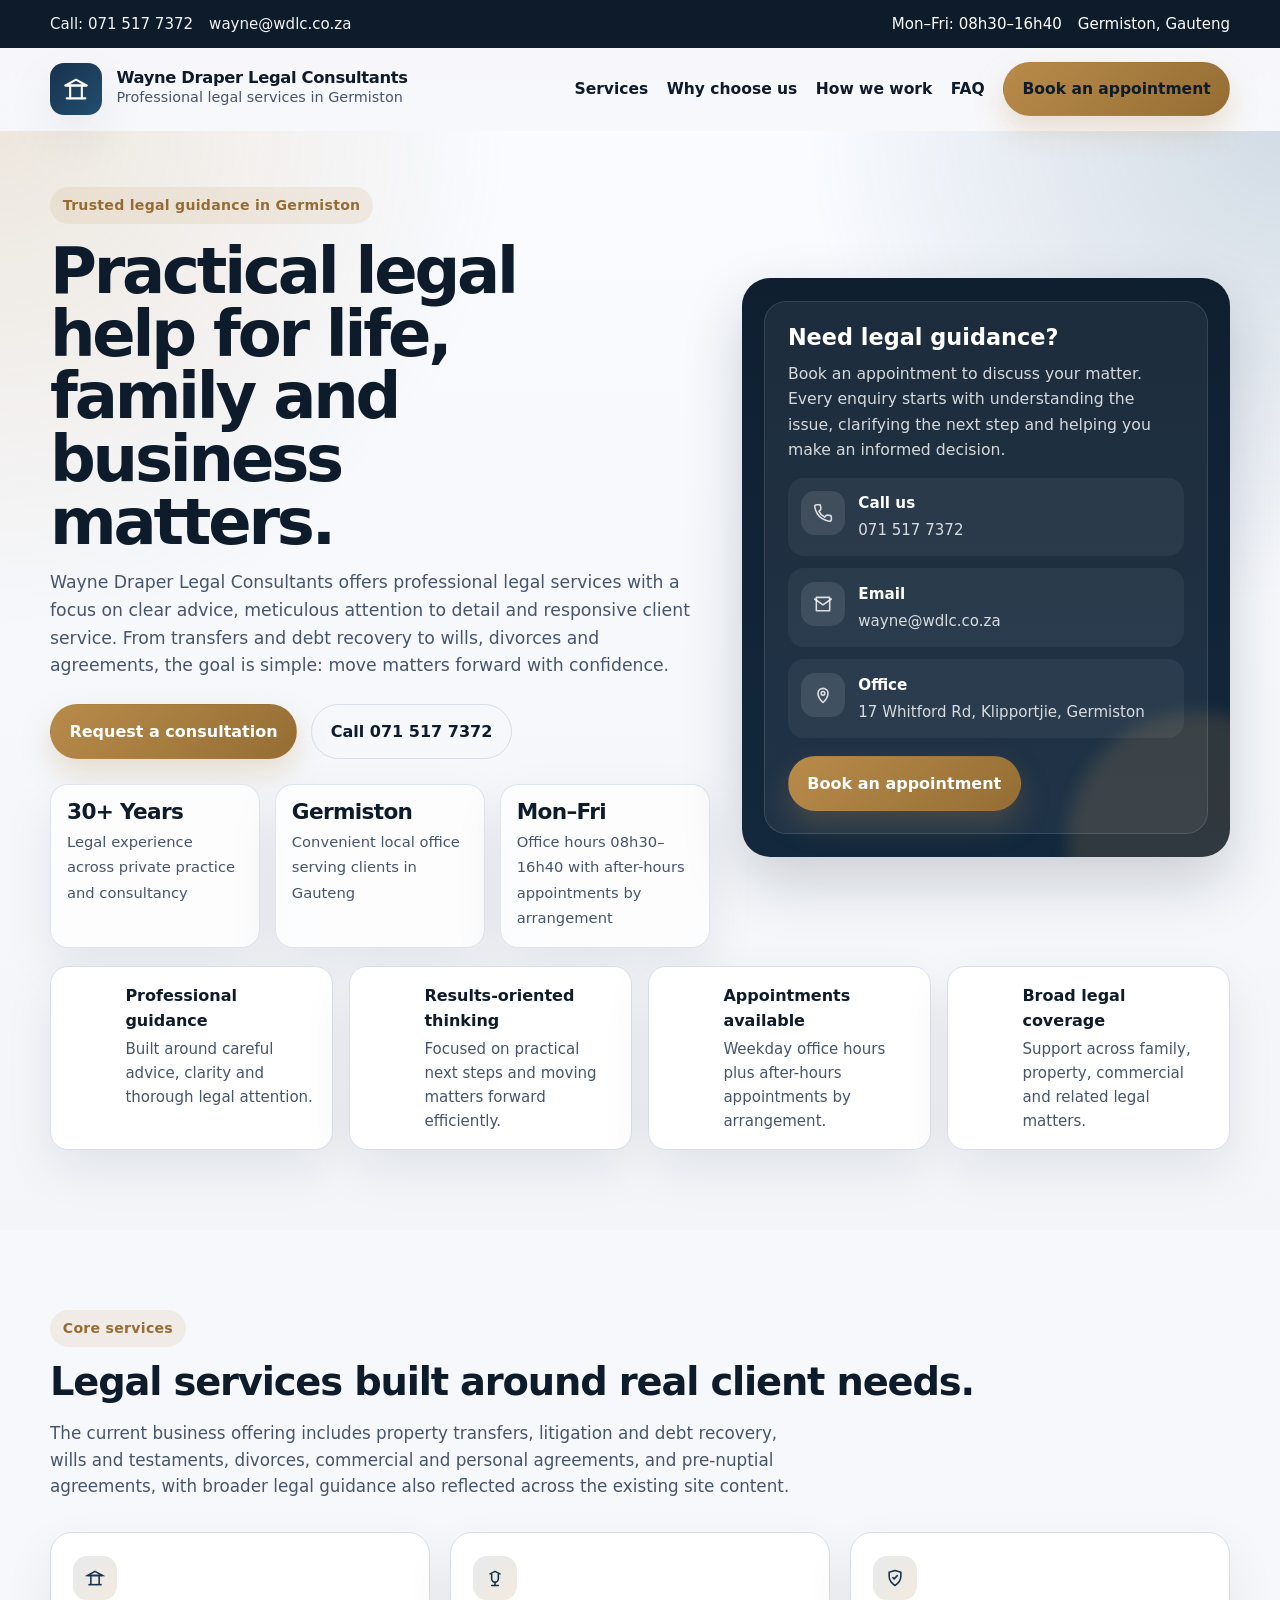
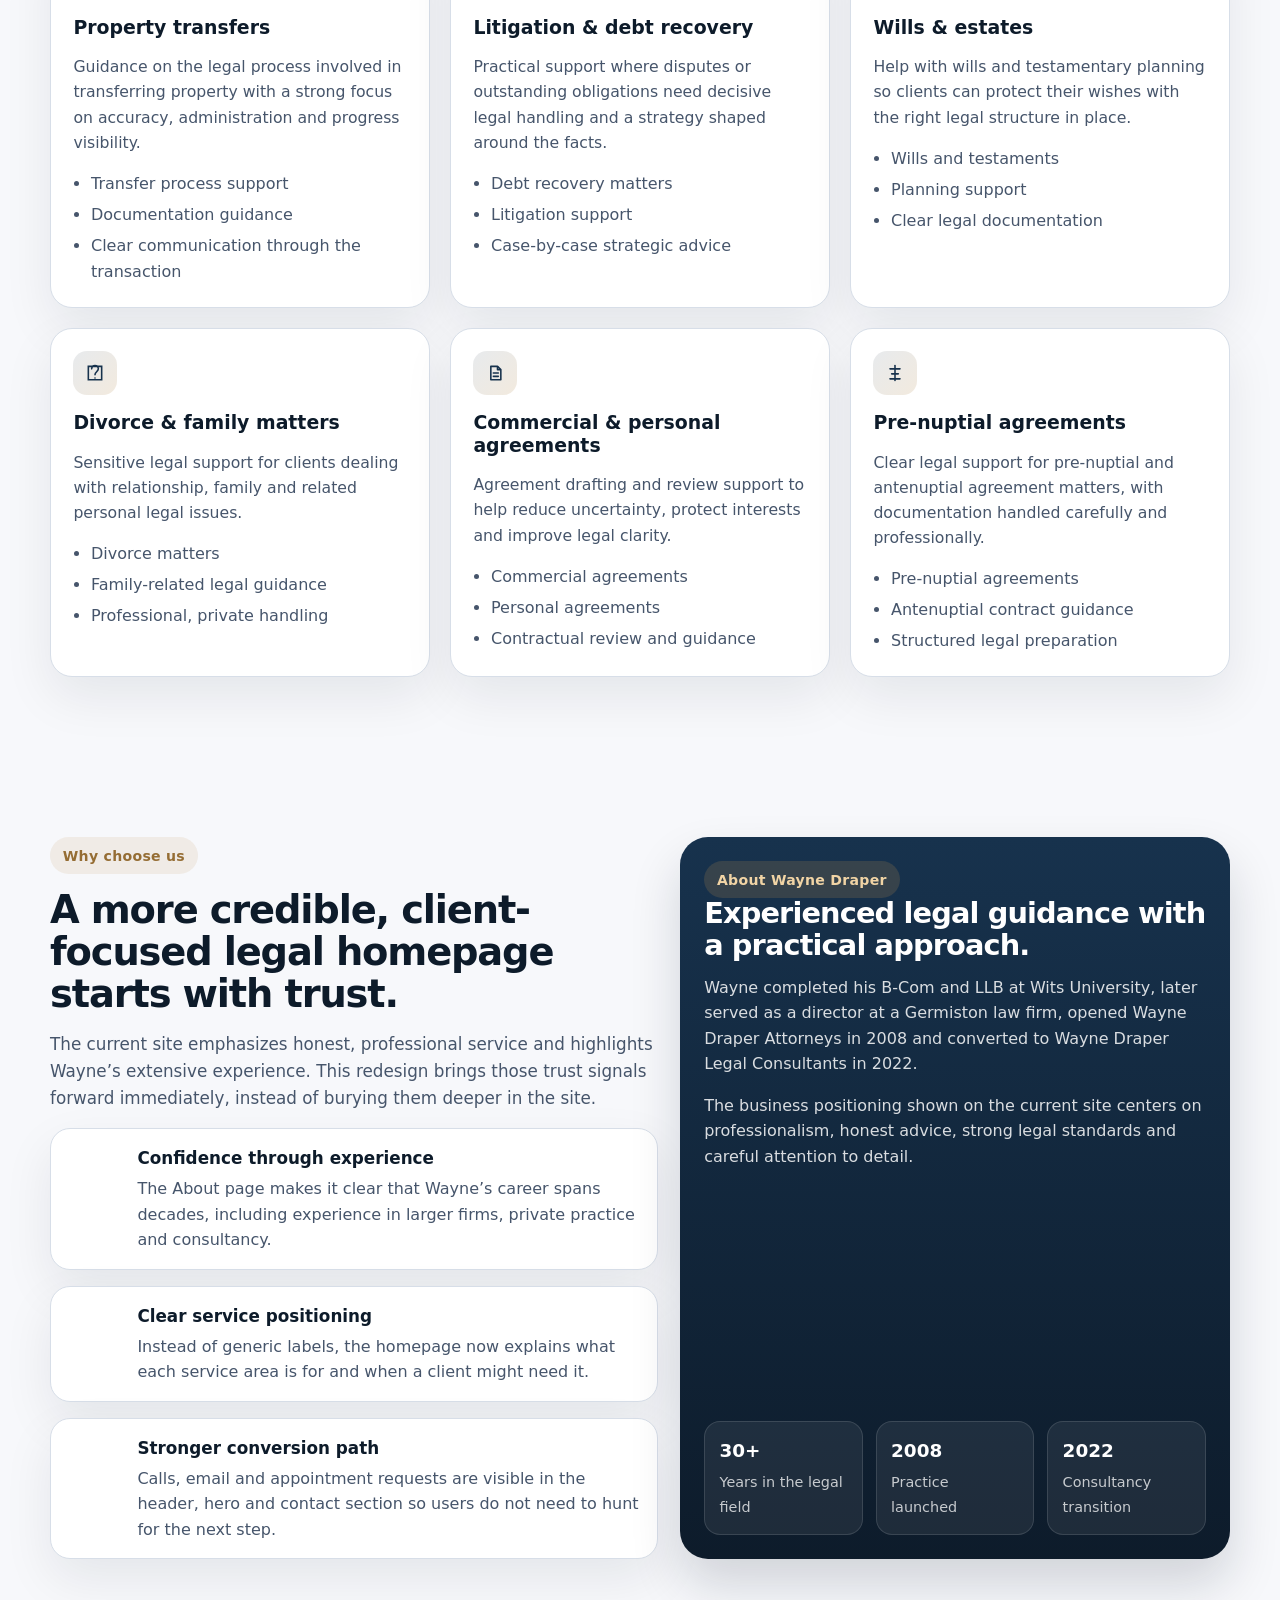
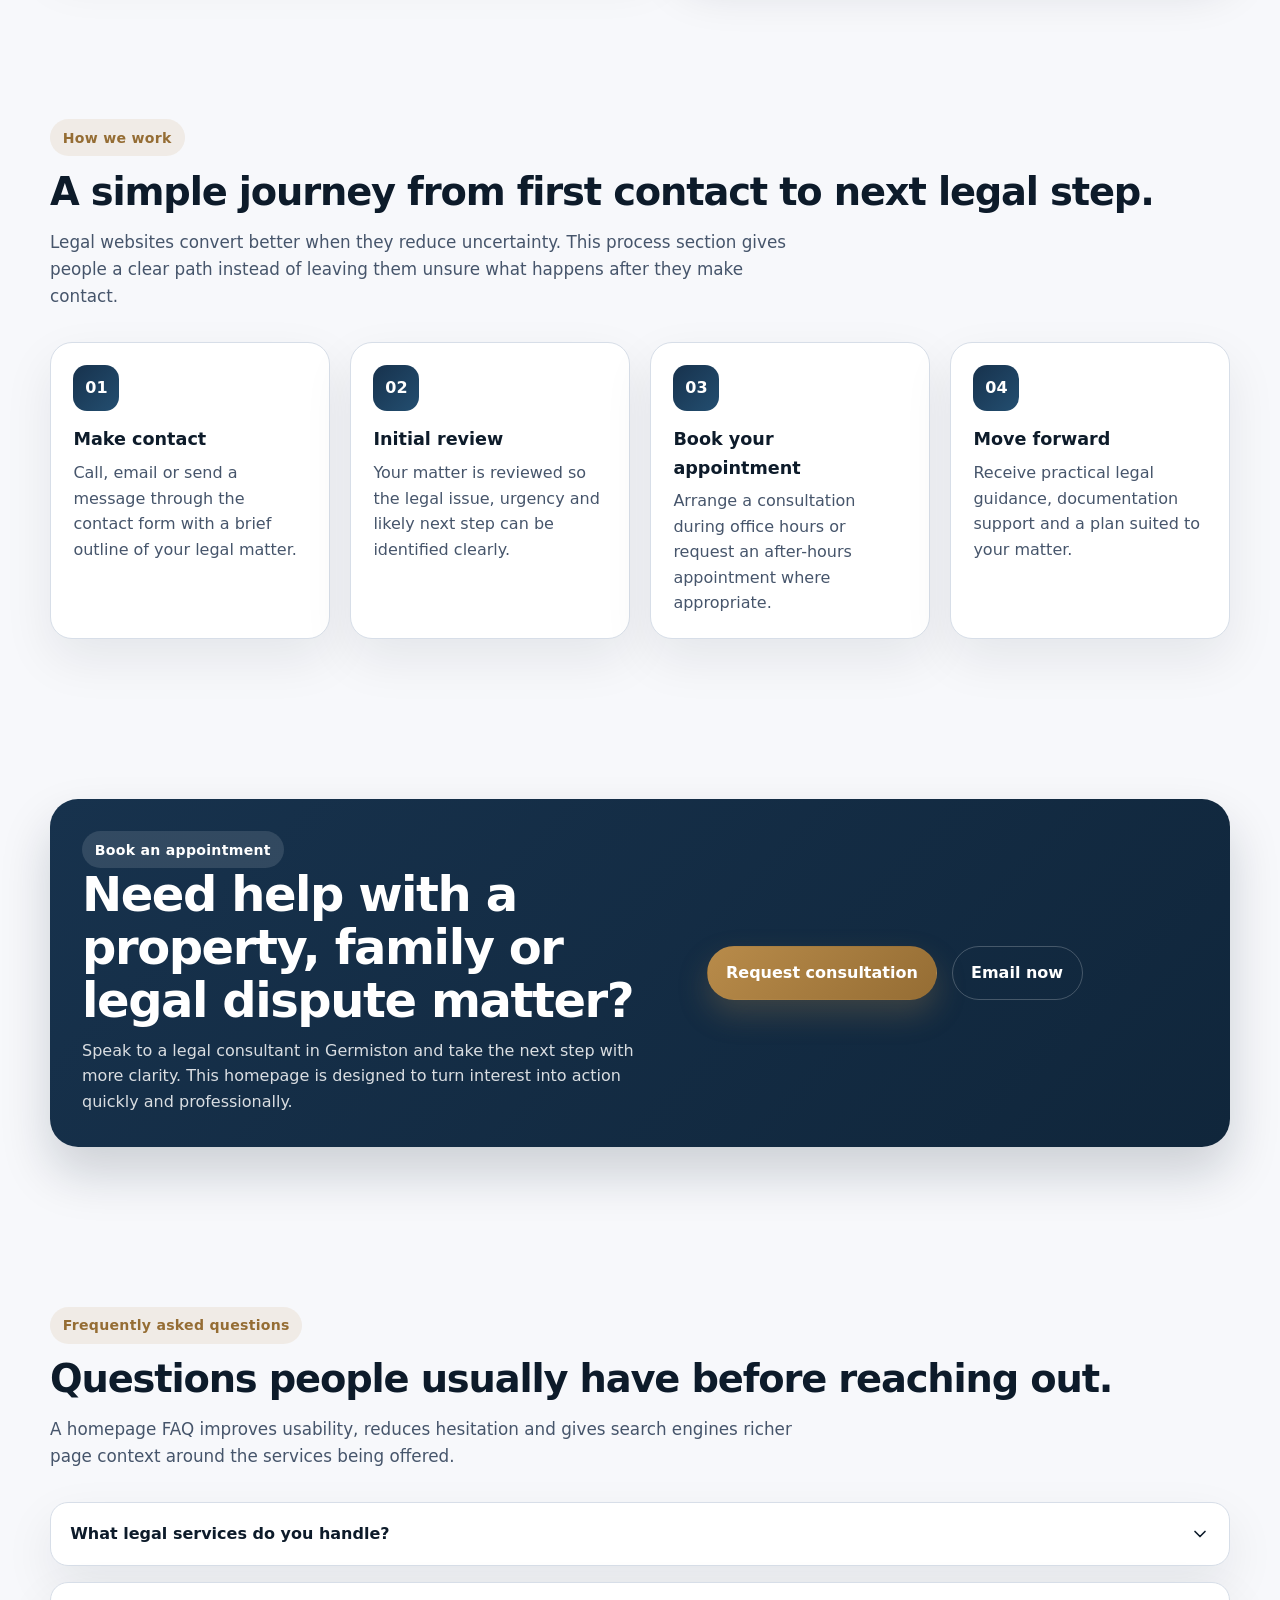
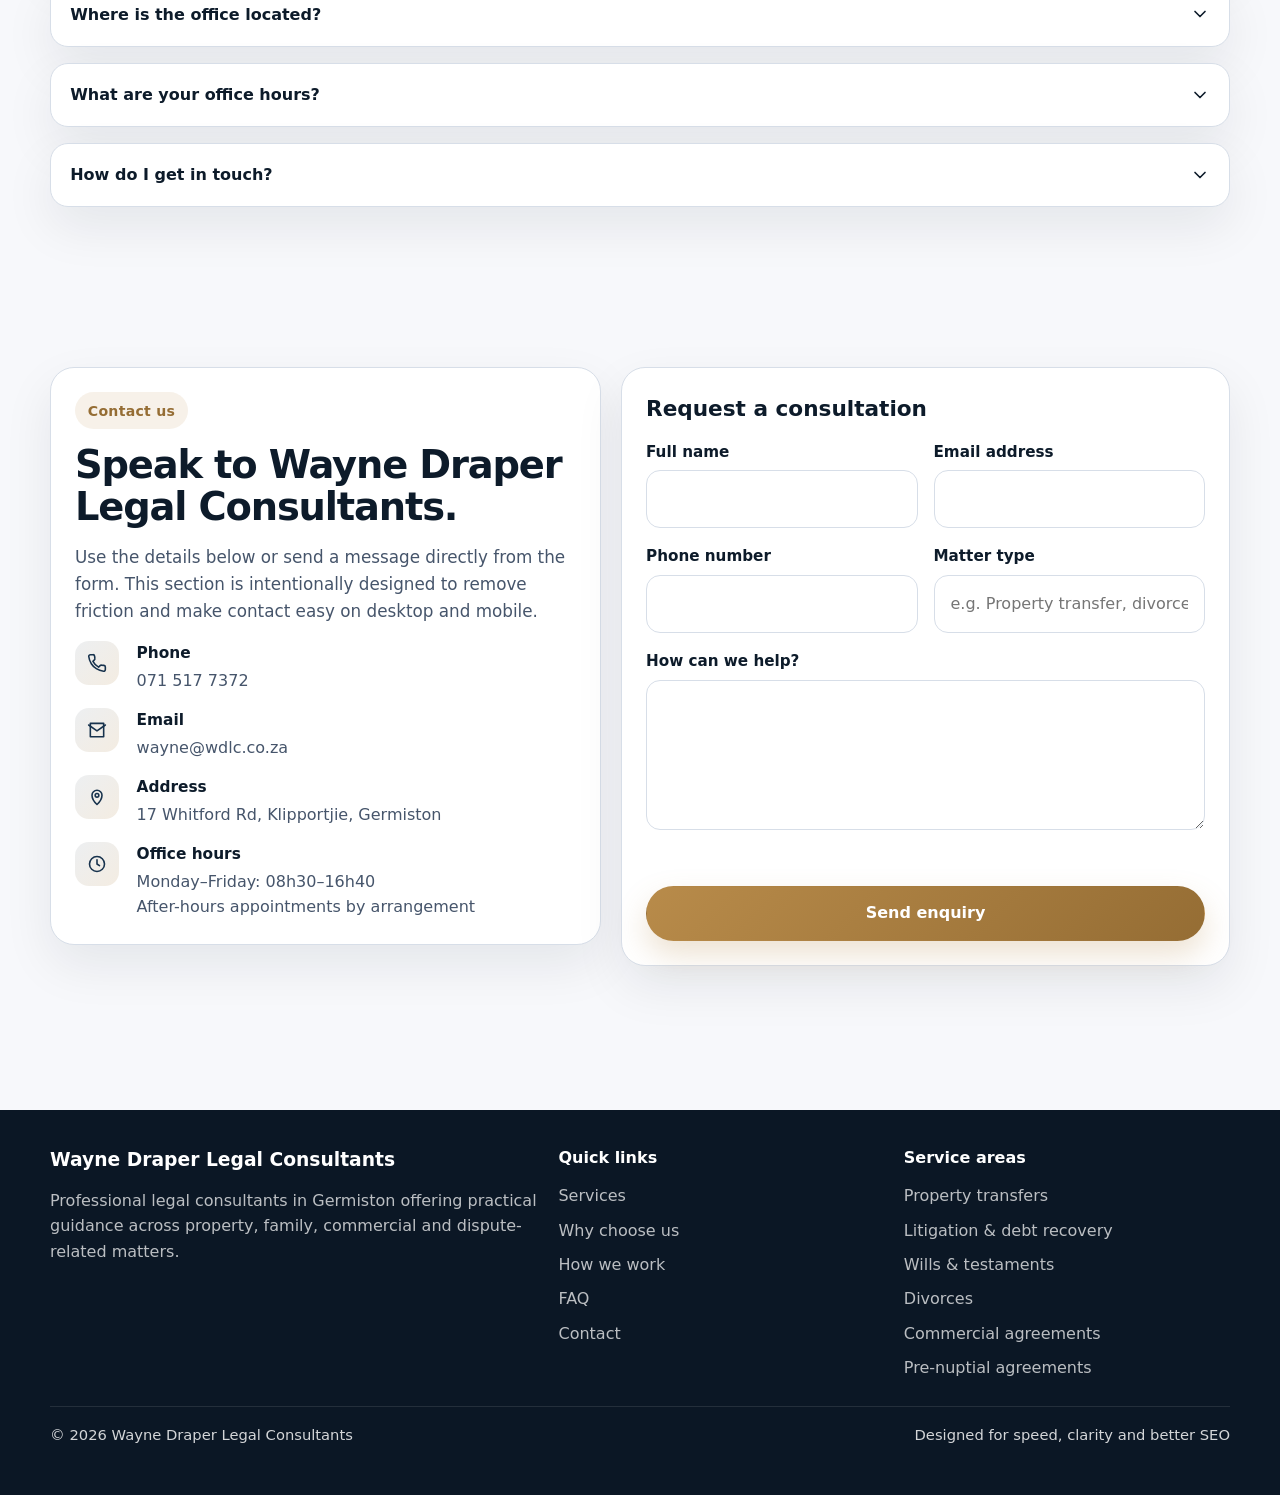
==== index.html @ a95c9245 "Create index.html" ====
<!DOCTYPE html>
<html lang="en-ZA">
<head>
  <meta charset="UTF-8" />
  <meta name="viewport" content="width=device-width, initial-scale=1" />
  <title>Wayne Draper Legal Consultants | Legal Services in Germiston</title>
  <meta
    name="description"
    content="Professional legal consultants in Germiston offering property transfers, litigation, debt recovery, wills, divorces, agreements and legal guidance backed by 30+ years of experience."
  />
  <meta
    name="keywords"
    content="lawyer Germiston, legal consultant Germiston, property transfer attorney Germiston, divorce lawyer Germiston, wills and testaments Germiston, debt recovery Germiston"
  />
  <meta name="author" content="Wayne Draper Legal Consultants" />
  <meta name="theme-color" content="#0d1b2a" />
  <meta name="robots" content="index,follow" />
  <link rel="canonical" href="https://www.wdlc.co.za/" />

  <meta property="og:type" content="website" />
  <meta property="og:title" content="Wayne Draper Legal Consultants | Legal Services in Germiston" />
  <meta
    property="og:description"
    content="Trusted legal consultants in Germiston for property transfers, litigation, wills, divorces and commercial agreements."
  />
  <meta property="og:url" content="https://www.wdlc.co.za/" />
  <meta property="og:site_name" content="Wayne Draper Legal Consultants" />

  <style>
    :root {
      --bg: #f7f8fb;
      --surface: #ffffff;
      --surface-2: #eef2f7;
      --ink: #0d1b2a;
      --ink-soft: #46556b;
      --line: #d7dee8;
      --brand: #17324d;
      --brand-2: #234e70;
      --accent: #b88b4a;
      --accent-dark: #956d34;
      --success: #1e7a4d;
      --danger: #b42318;
      --shadow: 0 20px 50px rgba(13, 27, 42, 0.08);
      --radius-lg: 24px;
      --radius-md: 16px;
      --radius-sm: 12px;
      --max: 1180px;
    }

    * {
      box-sizing: border-box;
    }

    html {
      scroll-behavior: smooth;
    }

    body {
      margin: 0;
      font-family: Inter, ui-sans-serif, system-ui, -apple-system, BlinkMacSystemFont, "Segoe UI", Roboto, Arial, sans-serif;
      color: var(--ink);
      background: var(--bg);
      line-height: 1.6;
      text-rendering: optimizeLegibility;
    }

    img {
      max-width: 100%;
      display: block;
    }

    a {
      color: inherit;
      text-decoration: none;
    }

    button,
    input,
    textarea {
      font: inherit;
    }

    .container {
      width: min(100% - 2rem, var(--max));
      margin-inline: auto;
    }

    .section {
      padding: 5rem 0;
    }

    .eyebrow {
      display: inline-flex;
      align-items: center;
      gap: 0.5rem;
      border-radius: 999px;
      padding: 0.45rem 0.8rem;
      background: rgba(184, 139, 74, 0.12);
      color: var(--accent-dark);
      font-weight: 700;
      font-size: 0.88rem;
      letter-spacing: 0.02em;
    }

    .section h2 {
      margin: 0.9rem 0 1rem;
      font-size: clamp(1.9rem, 3vw, 3rem);
      line-height: 1.1;
      letter-spacing: -0.03em;
    }

    .section-intro {
      max-width: 760px;
      color: var(--ink-soft);
      margin: 0;
      font-size: 1.05rem;
    }

    .skip-link {
      position: absolute;
      left: -9999px;
      top: 0;
      background: #fff;
      color: #000;
      padding: 0.75rem 1rem;
      z-index: 9999;
    }

    .skip-link:focus {
      left: 1rem;
      top: 1rem;
      border-radius: 0.5rem;
      box-shadow: var(--shadow);
    }

    .topbar {
      background: var(--ink);
      color: #fff;
      font-size: 0.94rem;
    }

    .topbar-inner {
      display: flex;
      gap: 1rem;
      justify-content: space-between;
      align-items: center;
      min-height: 48px;
      flex-wrap: wrap;
      padding: 0.6rem 0;
    }

    .topbar-links,
    .topbar-meta {
      display: flex;
      gap: 1rem;
      align-items: center;
      flex-wrap: wrap;
    }

    .topbar a {
      color: #fff;
      opacity: 0.95;
    }

    .site-header {
      position: sticky;
      top: 0;
      z-index: 1000;
      background: rgba(247, 248, 251, 0.88);
      backdrop-filter: blur(16px);
      border-bottom: 1px solid transparent;
      transition: box-shadow 0.25s ease, border-color 0.25s ease, background 0.25s ease;
    }

    .site-header.is-scrolled {
      border-color: rgba(215, 222, 232, 0.9);
      box-shadow: 0 10px 30px rgba(13, 27, 42, 0.06);
      background: rgba(255, 255, 255, 0.92);
    }

    .nav {
      display: flex;
      align-items: center;
      justify-content: space-between;
      min-height: 82px;
      gap: 1rem;
    }

    .brand {
      display: flex;
      align-items: center;
      gap: 0.9rem;
      min-width: 0;
    }

    .brand-mark {
      width: 52px;
      height: 52px;
      border-radius: 14px;
      background: linear-gradient(135deg, var(--brand), var(--brand-2));
      color: #fff;
      display: grid;
      place-items: center;
      flex: 0 0 auto;
      box-shadow: var(--shadow);
    }

    .brand-mark svg {
      width: 28px;
      height: 28px;
    }

    .brand-text {
      min-width: 0;
    }

    .brand-name {
      display: block;
      font-weight: 800;
      line-height: 1.05;
      letter-spacing: -0.02em;
      font-size: 1.02rem;
    }

    .brand-subtitle {
      display: block;
      color: var(--ink-soft);
      font-size: 0.9rem;
    }

    .nav-toggle {
      display: none;
      border: 0;
      background: var(--surface);
      border-radius: 12px;
      width: 46px;
      height: 46px;
      padding: 0;
      cursor: pointer;
      box-shadow: var(--shadow);
    }

    .nav-toggle svg {
      width: 22px;
      height: 22px;
    }

    .nav-links {
      display: flex;
      align-items: center;
      gap: 1.15rem;
      list-style: none;
      margin: 0;
      padding: 0;
    }

    .nav-links a {
      color: var(--ink);
      font-weight: 600;
      font-size: 0.97rem;
    }

    .nav-links a:hover,
    .nav-links a:focus-visible {
      color: var(--brand-2);
    }

    .button {
      display: inline-flex;
      align-items: center;
      justify-content: center;
      gap: 0.6rem;
      min-height: 48px;
      padding: 0.85rem 1.15rem;
      border-radius: 999px;
      font-weight: 700;
      border: 1px solid transparent;
      transition: transform 0.2s ease, background 0.2s ease, border-color 0.2s ease, color 0.2s ease;
      cursor: pointer;
      text-align: center;
    }

    .button:hover,
    .button:focus-visible {
      transform: translateY(-1px);
    }

    .button-primary {
      background: linear-gradient(135deg, var(--accent), var(--accent-dark));
      color: #fff;
      box-shadow: 0 14px 30px rgba(184, 139, 74, 0.25);
    }

    .button-secondary {
      background: transparent;
      border-color: var(--line);
      color: var(--ink);
    }

    .button-dark {
      background: var(--ink);
      color: #fff;
    }

    .hero {
      position: relative;
      overflow: clip;
      padding: 3.5rem 0 5rem;
      background:
        radial-gradient(circle at 0% 0%, rgba(184, 139, 74, 0.18), transparent 30%),
        radial-gradient(circle at 100% 0%, rgba(35, 78, 112, 0.18), transparent 28%),
        linear-gradient(180deg, #f9fbff 0%, #f3f5f9 100%);
    }

    .hero-grid {
      display: grid;
      grid-template-columns: 1.15fr 0.85fr;
      gap: 2rem;
      align-items: center;
    }

    .hero-copy h1 {
      margin: 1rem 0 1rem;
      font-size: clamp(2.2rem, 5vw, 4.5rem);
      line-height: 0.98;
      letter-spacing: -0.05em;
      max-width: 11ch;
    }

    .hero-copy p {
      margin: 0 0 1.5rem;
      color: var(--ink-soft);
      font-size: 1.08rem;
      max-width: 62ch;
    }

    .hero-actions {
      display: flex;
      flex-wrap: wrap;
      gap: 0.9rem;
      margin-bottom: 1.5rem;
    }

    .hero-proof {
      display: grid;
      grid-template-columns: repeat(3, minmax(0, 1fr));
      gap: 0.9rem;
      margin-top: 1.6rem;
    }

    .proof-card {
      background: rgba(255, 255, 255, 0.75);
      backdrop-filter: blur(10px);
      border: 1px solid rgba(215, 222, 232, 0.8);
      border-radius: 18px;
      padding: 1rem;
      box-shadow: var(--shadow);
    }

    .proof-card strong {
      display: block;
      font-size: 1.35rem;
      line-height: 1;
      margin-bottom: 0.35rem;
      letter-spacing: -0.03em;
    }

    .proof-card span {
      color: var(--ink-soft);
      font-size: 0.92rem;
    }

    .hero-panel {
      background: linear-gradient(180deg, #0f1f30 0%, #13283d 100%);
      color: #fff;
      border-radius: 28px;
      padding: 1.4rem;
      box-shadow: 0 25px 60px rgba(13, 27, 42, 0.18);
      position: relative;
      isolation: isolate;
      overflow: hidden;
    }

    .hero-panel::before {
      content: "";
      position: absolute;
      inset: auto -20% -20% auto;
      width: 260px;
      height: 260px;
      border-radius: 50%;
      background: rgba(184, 139, 74, 0.18);
      filter: blur(8px);
      z-index: -1;
    }

    .consult-card {
      background: rgba(255, 255, 255, 0.06);
      border: 1px solid rgba(255, 255, 255, 0.12);
      border-radius: 22px;
      padding: 1.4rem;
    }

    .consult-card h2 {
      font-size: 1.4rem;
      margin: 0 0 0.65rem;
      line-height: 1.2;
    }

    .consult-card p {
      margin: 0 0 1rem;
      color: rgba(255, 255, 255, 0.82);
      font-size: 0.98rem;
    }

    .contact-list {
      display: grid;
      gap: 0.75rem;
      margin: 1rem 0 1.15rem;
    }

    .contact-item {
      display: grid;
      grid-template-columns: 44px 1fr;
      gap: 0.8rem;
      align-items: start;
      padding: 0.85rem;
      border-radius: 16px;
      background: rgba(255, 255, 255, 0.05);
    }

    .icon-box {
      width: 44px;
      height: 44px;
      border-radius: 14px;
      display: grid;
      place-items: center;
      background: rgba(255, 255, 255, 0.1);
      color: #fff;
      flex: 0 0 auto;
    }

    .icon-box svg {
      width: 20px;
      height: 20px;
    }

    .contact-item strong {
      display: block;
      margin-bottom: 0.1rem;
      font-size: 0.95rem;
    }

    .contact-item span,
    .contact-item a {
      color: rgba(255, 255, 255, 0.82);
      font-size: 0.94rem;
      word-break: break-word;
    }

    .trust-strip {
      padding: 1.1rem 0 0;
    }

    .trust-grid {
      display: grid;
      grid-template-columns: repeat(4, minmax(0, 1fr));
      gap: 1rem;
    }

    .trust-item {
      background: var(--surface);
      border: 1px solid var(--line);
      border-radius: 18px;
      padding: 1rem 1.1rem;
      display: flex;
      gap: 0.8rem;
      align-items: start;
      box-shadow: var(--shadow);
    }

    .trust-item h3 {
      margin: 0 0 0.2rem;
      font-size: 1rem;
    }

    .trust-item p {
      margin: 0;
      color: var(--ink-soft);
      font-size: 0.94rem;
    }

    .grid-3,
    .grid-2,
    .grid-4 {
      display: grid;
      gap: 1.25rem;
    }

    .grid-4 {
      grid-template-columns: repeat(4, minmax(0, 1fr));
    }

    .grid-3 {
      grid-template-columns: repeat(3, minmax(0, 1fr));
    }

    .grid-2 {
      grid-template-columns: repeat(2, minmax(0, 1fr));
    }

    .card {
      background: var(--surface);
      border: 1px solid var(--line);
      border-radius: 22px;
      padding: 1.4rem;
      box-shadow: var(--shadow);
    }

    .service-card {
      display: flex;
      flex-direction: column;
      gap: 1rem;
      height: 100%;
    }

    .service-card .icon-box {
      background: linear-gradient(135deg, rgba(23, 50, 77, 0.1), rgba(184, 139, 74, 0.18));
      color: var(--brand);
    }

    .service-card h3 {
      margin: 0;
      font-size: 1.18rem;
      line-height: 1.2;
    }

    .service-card p {
      margin: 0;
      color: var(--ink-soft);
      font-size: 0.98rem;
    }

    .service-card ul {
      margin: 0;
      padding-left: 1.1rem;
      color: var(--ink-soft);
    }

    .service-card li + li {
      margin-top: 0.35rem;
    }

    .why-wrap {
      display: grid;
      grid-template-columns: 1.05fr 0.95fr;
      gap: 1.4rem;
      align-items: stretch;
    }

    .stack {
      display: grid;
      gap: 1rem;
    }

    .feature {
      display: grid;
      grid-template-columns: 56px 1fr;
      gap: 0.9rem;
      align-items: start;
      background: var(--surface);
      border: 1px solid var(--line);
      border-radius: 20px;
      padding: 1rem;
      box-shadow: var(--shadow);
    }

    .feature h3 {
      margin: 0 0 0.25rem;
      font-size: 1.05rem;
    }

    .feature p {
      margin: 0;
      color: var(--ink-soft);
    }

    .profile-panel {
      background:
        linear-gradient(180deg, rgba(23, 50, 77, 0.98), rgba(13, 27, 42, 0.98)),
        var(--brand);
      color: #fff;
      border-radius: 28px;
      padding: 1.5rem;
      box-shadow: 0 26px 50px rgba(13, 27, 42, 0.16);
      min-height: 100%;
      display: flex;
      flex-direction: column;
      justify-content: space-between;
    }

    .profile-panel h3 {
      font-size: 1.8rem;
      line-height: 1.1;
      margin: 0 0 0.8rem;
      letter-spacing: -0.03em;
    }

    .profile-panel p {
      color: rgba(255, 255, 255, 0.84);
      margin: 0 0 1rem;
    }

    .mini-stats {
      display: grid;
      grid-template-columns: repeat(3, minmax(0, 1fr));
      gap: 0.8rem;
      margin-top: 1rem;
    }

    .mini-stats .cardish {
      background: rgba(255, 255, 255, 0.07);
      border-radius: 16px;
      padding: 0.9rem;
      border: 1px solid rgba(255, 255, 255, 0.12);
    }

    .mini-stats strong {
      display: block;
      font-size: 1.15rem;
      margin-bottom: 0.2rem;
    }

    .mini-stats span {
      font-size: 0.9rem;
      color: rgba(255, 255, 255, 0.75);
    }

    .process-step {
      position: relative;
      overflow: hidden;
    }

    .process-step .step-number {
      width: 46px;
      height: 46px;
      border-radius: 14px;
      display: grid;
      place-items: center;
      background: linear-gradient(135deg, var(--brand), var(--brand-2));
      color: #fff;
      font-weight: 800;
      margin-bottom: 0.9rem;
    }

    .process-step h3 {
      margin: 0 0 0.4rem;
      font-size: 1.1rem;
    }

    .process-step p {
      margin: 0;
      color: var(--ink-soft);
    }

    .cta-band {
      background: linear-gradient(135deg, var(--brand), #10263b);
      color: #fff;
      border-radius: 28px;
      padding: 2rem;
      display: grid;
      grid-template-columns: 1.1fr 0.9fr;
      gap: 1.5rem;
      align-items: center;
      box-shadow: 0 26px 50px rgba(13, 27, 42, 0.18);
    }

    .cta-band h2 {
      margin: 0 0 0.7rem;
      font-size: clamp(1.8rem, 4vw, 3rem);
    }

    .cta-band p {
      margin: 0;
      color: rgba(255, 255, 255, 0.84);
      max-width: 58ch;
    }

    .cta-actions {
      display: flex;
      gap: 0.9rem;
      flex-wrap: wrap;
      justify-content: flex-start;
    }

    .faq-list {
      display: grid;
      gap: 1rem;
    }

    .faq-item {
      background: var(--surface);
      border: 1px solid var(--line);
      border-radius: 18px;
      box-shadow: var(--shadow);
      overflow: hidden;
    }

    .faq-button {
      width: 100%;
      border: 0;
      background: transparent;
      display: flex;
      justify-content: space-between;
      align-items: center;
      gap: 1rem;
      text-align: left;
      padding: 1.15rem 1.2rem;
      cursor: pointer;
      color: var(--ink);
      font-weight: 700;
    }

    .faq-button svg {
      width: 20px;
      height: 20px;
      transition: transform 0.2s ease;
      flex: 0 0 auto;
    }

    .faq-item[open] .faq-button svg {
      transform: rotate(180deg);
    }

    .faq-panel {
      padding: 0 1.2rem 1.2rem;
      color: var(--ink-soft);
    }

    .faq-panel p {
      margin: 0;
    }

    .contact-section-grid {
      display: grid;
      grid-template-columns: 0.95fr 1.05fr;
      gap: 1.25rem;
      align-items: start;
    }

    .contact-card {
      background: var(--surface);
      border: 1px solid var(--line);
      border-radius: 24px;
      padding: 1.5rem;
      box-shadow: var(--shadow);
    }

    .contact-card h3 {
      margin: 0 0 0.8rem;
      font-size: 1.35rem;
    }

    .contact-detail-list {
      display: grid;
      gap: 0.9rem;
      margin: 1rem 0 0;
    }

    .contact-detail {
      display: grid;
      grid-template-columns: 48px 1fr;
      gap: 0.85rem;
      align-items: start;
    }

    .contact-detail .icon-box {
      background: linear-gradient(135deg, rgba(23, 50, 77, 0.08), rgba(184, 139, 74, 0.16));
      color: var(--brand);
    }

    .contact-detail strong {
      display: block;
      margin-bottom: 0.15rem;
      font-size: 0.96rem;
    }

    .contact-detail p,
    .contact-detail a {
      margin: 0;
      color: var(--ink-soft);
    }

    .contact-form {
      display: grid;
      gap: 1rem;
    }

    .field-row {
      display: grid;
      grid-template-columns: repeat(2, minmax(0, 1fr));
      gap: 1rem;
    }

    .field {
      display: grid;
      gap: 0.4rem;
    }

    .field label {
      font-weight: 700;
      font-size: 0.95rem;
    }

    .field input,
    .field textarea {
      width: 100%;
      border: 1px solid var(--line);
      border-radius: 14px;
      background: #fff;
      color: var(--ink);
      padding: 0.95rem 1rem;
      outline: none;
      transition: border-color 0.2s ease, box-shadow 0.2s ease;
    }

    .field textarea {
      min-height: 150px;
      resize: vertical;
    }

    .field input:focus,
    .field textarea:focus {
      border-color: var(--brand-2);
      box-shadow: 0 0 0 4px rgba(35, 78, 112, 0.12);
    }

    .form-message {
      min-height: 1.5rem;
      font-size: 0.95rem;
      font-weight: 600;
    }

    .form-message.success {
      color: var(--success);
    }

    .form-message.error {
      color: var(--danger);
    }

    .site-footer {
      padding: 2.2rem 0 3rem;
      background: #0b1725;
      color: rgba(255, 255, 255, 0.82);
      margin-top: 4rem;
    }

    .footer-grid {
      display: grid;
      grid-template-columns: 1.2fr 0.8fr 0.8fr;
      gap: 1.2rem;
      align-items: start;
    }

    .footer-grid h3,
    .footer-grid h4 {
      color: #fff;
      margin: 0 0 0.8rem;
    }

    .footer-grid p,
    .footer-grid li {
      margin: 0;
      color: rgba(255, 255, 255, 0.72);
    }

    .footer-nav,
    .footer-services {
      list-style: none;
      padding: 0;
      margin: 0;
      display: grid;
      gap: 0.55rem;
    }

    .footer-bottom {
      display: flex;
      justify-content: space-between;
      gap: 1rem;
      flex-wrap: wrap;
      margin-top: 1.6rem;
      padding-top: 1rem;
      border-top: 1px solid rgba(255, 255, 255, 0.1);
      font-size: 0.92rem;
    }

    .reveal {
      opacity: 0;
      transform: translateY(18px);
      transition: opacity 0.5s ease, transform 0.5s ease;
    }

    .reveal.is-visible {
      opacity: 1;
      transform: translateY(0);
    }

    @media (max-width: 1080px) {
      .hero-grid,
      .why-wrap,
      .cta-band,
      .contact-section-grid,
      .footer-grid {
        grid-template-columns: 1fr;
      }

      .grid-4 {
        grid-template-columns: repeat(2, minmax(0, 1fr));
      }

      .grid-3 {
        grid-template-columns: repeat(2, minmax(0, 1fr));
      }

      .trust-grid {
        grid-template-columns: repeat(2, minmax(0, 1fr));
      }
    }

    @media (max-width: 820px) {
      .topbar-inner {
        justify-content: center;
      }

      .nav-toggle {
        display: inline-grid;
        place-items: center;
      }

      .nav-links {
        position: absolute;
        left: 1rem;
        right: 1rem;
        top: calc(100% + 0.7rem);
        background: rgba(255, 255, 255, 0.98);
        border: 1px solid var(--line);
        border-radius: 20px;
        box-shadow: var(--shadow);
        padding: 0.9rem;
        display: none;
        flex-direction: column;
        align-items: stretch;
      }

      .nav-links.is-open {
        display: flex;
      }

      .nav-links li {
        width: 100%;
      }

      .nav-links a,
      .nav-links .button {
        width: 100%;
        justify-content: center;
      }

      .hero-proof,
      .mini-stats,
      .field-row {
        grid-template-columns: 1fr;
      }
    }

    @media (max-width: 640px) {
      .section {
        padding: 4rem 0;
      }

      .grid-4,
      .grid-3,
      .grid-2,
      .trust-grid {
        grid-template-columns: 1fr;
      }

      .hero {
        padding-top: 2.6rem;
      }

      .proof-card,
      .card,
      .trust-item,
      .contact-card {
        border-radius: 18px;
      }

      .brand-name {
        font-size: 0.96rem;
      }

      .brand-subtitle {
        font-size: 0.84rem;
      }
    }

    @media (prefers-reduced-motion: reduce) {
      html {
        scroll-behavior: auto;
      }

      *,
      *::before,
      *::after {
        animation: none !important;
        transition: none !important;
      }
    }
  </style>

  <script type="application/ld+json">
    {
      "@context": "https://schema.org",
      "@type": "LegalService",
      "name": "Wayne Draper Legal Consultants",
      "url": "https://www.wdlc.co.za/",
      "telephone": "+27 71 517 7372",
      "email": "wayne@wdlc.co.za",
      "address": {
        "@type": "PostalAddress",
        "streetAddress": "17 Whitford Rd, Klipportjie",
        "addressLocality": "Germiston",
        "addressCountry": "ZA"
      },
      "areaServed": [
        {
          "@type": "City",
          "name": "Germiston"
        },
        {
          "@type": "AdministrativeArea",
          "name": "Gauteng"
        }
      ],
      "openingHours": "Mo-Fr 08:30-16:40",
      "description": "Legal consultants in Germiston offering property transfers, litigation, debt recovery, wills, divorces, agreements and related legal guidance.",
      "sameAs": [
        "https://www.facebook.com/",
        "https://za.linkedin.com/"
      ]
    }
  </script>
</head>
<body>
  <a class="skip-link" href="#main">Skip to content</a>

  <div class="topbar" aria-label="Contact information">
    <div class="container topbar-inner">
      <div class="topbar-links">
        <a href="tel:+27715177372" aria-label="Call Wayne Draper Legal Consultants">Call: 071 517 7372</a>
        <a href="mailto:wayne@wdlc.co.za" aria-label="Email Wayne Draper Legal Consultants">wayne@wdlc.co.za</a>
      </div>
      <div class="topbar-meta">
        <span>Mon–Fri: 08h30–16h40</span>
        <span>Germiston, Gauteng</span>
      </div>
    </div>
  </div>

  <header class="site-header" id="site-header">
    <div class="container nav">
      <a class="brand" href="#top" aria-label="Wayne Draper Legal Consultants home">
        <span class="brand-mark" aria-hidden="true">
          <svg viewBox="0 0 24 24" fill="none" stroke="currentColor" stroke-width="1.8" stroke-linecap="round" stroke-linejoin="round">
            <path d="M4 20h16" />
            <path d="M7 20V9" />
            <path d="M17 20V9" />
            <path d="M3 9h18" />
            <path d="M12 4l9 5H3l9-5z" />
          </svg>
        </span>
        <span class="brand-text">
          <span class="brand-name">Wayne Draper Legal Consultants</span>
          <span class="brand-subtitle">Professional legal services in Germiston</span>
        </span>
      </a>

      <button
        class="nav-toggle"
        id="nav-toggle"
        type="button"
        aria-expanded="false"
        aria-controls="nav-links"
        aria-label="Open navigation"
      >
        <svg viewBox="0 0 24 24" fill="none" stroke="currentColor" stroke-width="2">
          <path d="M4 7h16M4 12h16M4 17h16" stroke-linecap="round" />
        </svg>
      </button>

      <ul class="nav-links" id="nav-links">
        <li><a href="#services">Services</a></li>
        <li><a href="#why-us">Why choose us</a></li>
        <li><a href="#process">How we work</a></li>
        <li><a href="#faq">FAQ</a></li>
        <li><a href="#contact" class="button button-primary">Book an appointment</a></li>
      </ul>
    </div>
  </header>

  <main id="main">
    <section class="hero" id="top">
      <div class="container hero-grid">
        <div class="hero-copy reveal">
          <span class="eyebrow">Trusted legal guidance in Germiston</span>
          <h1>Practical legal help for life, family and business matters.</h1>
          <p>
            Wayne Draper Legal Consultants offers professional legal services with a focus on clear advice,
            meticulous attention to detail and responsive client service. From transfers and debt recovery to
            wills, divorces and agreements, the goal is simple: move matters forward with confidence.
          </p>

          <div class="hero-actions">
            <a class="button button-primary" href="#contact">Request a consultation</a>
            <a class="button button-secondary" href="tel:+27715177372">Call 071 517 7372</a>
          </div>

          <div class="hero-proof" aria-label="Key business highlights">
            <div class="proof-card">
              <strong>30+ Years</strong>
              <span>Legal experience across private practice and consultancy</span>
            </div>
            <div class="proof-card">
              <strong>Germiston</strong>
              <span>Convenient local office serving clients in Gauteng</span>
            </div>
            <div class="proof-card">
              <strong>Mon–Fri</strong>
              <span>Office hours 08h30–16h40 with after-hours appointments by arrangement</span>
            </div>
          </div>
        </div>

        <aside class="hero-panel reveal" aria-label="Contact summary">
          <div class="consult-card">
            <h2>Need legal guidance?</h2>
            <p>
              Book an appointment to discuss your matter. Every enquiry starts with understanding the issue,
              clarifying the next step and helping you make an informed decision.
            </p>

            <div class="contact-list">
              <div class="contact-item">
                <span class="icon-box" aria-hidden="true">
                  <svg viewBox="0 0 24 24" fill="none" stroke="currentColor" stroke-width="1.9">
                    <path d="M22 16.92v3a2 2 0 0 1-2.18 2 19.78 19.78 0 0 1-8.63-3.07 19.3 19.3 0 0 1-6-6A19.78 19.78 0 0 1 2.12 4.18 2 2 0 0 1 4.11 2h3a2 2 0 0 1 2 1.72l.35 2.83a2 2 0 0 1-.57 1.72L7.1 10.1a16 16 0 0 0 6.8 6.8l1.83-1.79a2 2 0 0 1 1.72-.57l2.83.35A2 2 0 0 1 22 16.92z" stroke-linecap="round" stroke-linejoin="round"/>
                  </svg>
                </span>
                <div>
                  <strong>Call us</strong>
                  <a href="tel:+27715177372">071 517 7372</a>
                </div>
              </div>

              <div class="contact-item">
                <span class="icon-box" aria-hidden="true">
                  <svg viewBox="0 0 24 24" fill="none" stroke="currentColor" stroke-width="1.9">
                    <path d="M4 4h16v16H4z" rx="2" stroke-linejoin="round"/>
                    <path d="m22 6-10 7L2 6" stroke-linecap="round" stroke-linejoin="round"/>
                  </svg>
                </span>
                <div>
                  <strong>Email</strong>
                  <a href="mailto:wayne@wdlc.co.za">wayne@wdlc.co.za</a>
                </div>
              </div>

              <div class="contact-item">
                <span class="icon-box" aria-hidden="true">
                  <svg viewBox="0 0 24 24" fill="none" stroke="currentColor" stroke-width="1.9">
                    <path d="M12 21s-6-5.33-6-11a6 6 0 1 1 12 0c0 5.67-6 11-6 11z" stroke-linecap="round" stroke-linejoin="round"/>
                    <circle cx="12" cy="10" r="2.2"/>
                  </svg>
                </span>
                <div>
                  <strong>Office</strong>
                  <span>17 Whitford Rd, Klipportjie, Germiston</span>
                </div>
              </div>
            </div>

            <a class="button button-primary" href="#contact">Book an appointment</a>
          </div>
        </aside>
      </div>

      <div class="container trust-strip">
        <div class="trust-grid reveal">
          <div class="trust-item">
            <span class="icon-box" aria-hidden="true">
              <svg viewBox="0 0 24 24" fill="none" stroke="currentColor" stroke-width="1.9">
                <path d="M12 3l7 3v6c0 5-3.5 7.5-7 9-3.5-1.5-7-4-7-9V6l7-3z" stroke-linecap="round" stroke-linejoin="round"/>
                <path d="m9.5 12 1.8 1.8 3.7-4" stroke-linecap="round" stroke-linejoin="round"/>
              </svg>
            </span>
            <div>
              <h3>Professional guidance</h3>
              <p>Built around careful advice, clarity and thorough legal attention.</p>
            </div>
          </div>

          <div class="trust-item">
            <span class="icon-box" aria-hidden="true">
              <svg viewBox="0 0 24 24" fill="none" stroke="currentColor" stroke-width="1.9">
                <path d="M12 20V10" stroke-linecap="round"/>
                <path d="M18 20V4" stroke-linecap="round"/>
                <path d="M6 20v-6" stroke-linecap="round"/>
              </svg>
            </span>
            <div>
              <h3>Results-oriented thinking</h3>
              <p>Focused on practical next steps and moving matters forward efficiently.</p>
            </div>
          </div>

          <div class="trust-item">
            <span class="icon-box" aria-hidden="true">
              <svg viewBox="0 0 24 24" fill="none" stroke="currentColor" stroke-width="1.9">
                <path d="M3 7h18" stroke-linecap="round"/>
                <path d="M7 3v4M17 3v4" stroke-linecap="round"/>
                <rect x="4" y="5" width="16" height="15" rx="2"/>
                <path d="M8 12h8M8 16h5" stroke-linecap="round"/>
              </svg>
            </span>
            <div>
              <h3>Appointments available</h3>
              <p>Weekday office hours plus after-hours appointments by arrangement.</p>
            </div>
          </div>

          <div class="trust-item">
            <span class="icon-box" aria-hidden="true">
              <svg viewBox="0 0 24 24" fill="none" stroke="currentColor" stroke-width="1.9">
                <path d="M5 12h14" stroke-linecap="round"/>
                <path d="M12 5v14" stroke-linecap="round"/>
                <path d="M19 7h-1a4 4 0 0 0-4 4v8" stroke-linecap="round"/>
                <path d="M5 7h1a4 4 0 0 1 4 4v8" stroke-linecap="round"/>
              </svg>
            </span>
            <div>
              <h3>Broad legal coverage</h3>
              <p>Support across family, property, commercial and related legal matters.</p>
            </div>
          </div>
        </div>
      </div>
    </section>

    <section class="section" id="services">
      <div class="container">
        <span class="eyebrow reveal">Core services</span>
        <h2 class="reveal">Legal services built around real client needs.</h2>
        <p class="section-intro reveal">
          The current business offering includes property transfers, litigation and debt recovery, wills and testaments,
          divorces, commercial and personal agreements, and pre-nuptial agreements, with broader legal guidance also
          reflected across the existing site content.
        </p>

        <div class="grid-3" style="margin-top: 2rem;">
          <article class="card service-card reveal">
            <span class="icon-box" aria-hidden="true">
              <svg viewBox="0 0 24 24" fill="none" stroke="currentColor" stroke-width="1.9">
                <path d="M4 20h16" />
                <path d="M7 20V9" />
                <path d="M17 20V9" />
                <path d="M3 9h18" />
                <path d="M12 4l9 5H3l9-5z" />
              </svg>
            </span>
            <h3>Property transfers</h3>
            <p>
              Guidance on the legal process involved in transferring property with a strong focus on accuracy,
              administration and progress visibility.
            </p>
            <ul>
              <li>Transfer process support</li>
              <li>Documentation guidance</li>
              <li>Clear communication through the transaction</li>
            </ul>
          </article>

          <article class="card service-card reveal">
            <span class="icon-box" aria-hidden="true">
              <svg viewBox="0 0 24 24" fill="none" stroke="currentColor" stroke-width="1.9">
                <path d="M8 21h8" stroke-linecap="round"/>
                <path d="M12 17v4" stroke-linecap="round"/>
                <path d="M6 7l6-3 6 3" stroke-linecap="round" stroke-linejoin="round"/>
                <path d="M8 7v6a4 4 0 0 0 8 0V7" stroke-linejoin="round"/>
              </svg>
            </span>
            <h3>Litigation & debt recovery</h3>
            <p>
              Practical support where disputes or outstanding obligations need decisive legal handling and a strategy
              shaped around the facts.
            </p>
            <ul>
              <li>Debt recovery matters</li>
              <li>Litigation support</li>
              <li>Case-by-case strategic advice</li>
            </ul>
          </article>

          <article class="card service-card reveal">
            <span class="icon-box" aria-hidden="true">
              <svg viewBox="0 0 24 24" fill="none" stroke="currentColor" stroke-width="1.9">
                <path d="M12 21s-7-4.5-7-11V5l7-2 7 2v5c0 6.5-7 11-7 11z" stroke-linecap="round" stroke-linejoin="round"/>
                <path d="M9.5 11.5 11 13l3.8-3.8" stroke-linecap="round" stroke-linejoin="round"/>
              </svg>
            </span>
            <h3>Wills & estates</h3>
            <p>
              Help with wills and testamentary planning so clients can protect their wishes with the right legal structure
              in place.
            </p>
            <ul>
              <li>Wills and testaments</li>
              <li>Planning support</li>
              <li>Clear legal documentation</li>
            </ul>
          </article>

          <article class="card service-card reveal">
            <span class="icon-box" aria-hidden="true">
              <svg viewBox="0 0 24 24" fill="none" stroke="currentColor" stroke-width="1.9">
                <path d="M8 7a4 4 0 1 1 8 0c0 3-4 4-4 7" stroke-linecap="round"/>
                <path d="M12 18h.01" stroke-linecap="round"/>
                <path d="M4 4h16v16H4z" rx="2"/>
              </svg>
            </span>
            <h3>Divorce & family matters</h3>
            <p>
              Sensitive legal support for clients dealing with relationship, family and related personal legal issues.
            </p>
            <ul>
              <li>Divorce matters</li>
              <li>Family-related legal guidance</li>
              <li>Professional, private handling</li>
            </ul>
          </article>

          <article class="card service-card reveal">
            <span class="icon-box" aria-hidden="true">
              <svg viewBox="0 0 24 24" fill="none" stroke="currentColor" stroke-width="1.9">
                <path d="M7 4h8l4 4v12H7z" stroke-linejoin="round"/>
                <path d="M15 4v4h4" stroke-linejoin="round"/>
                <path d="M10 12h6M10 16h6" stroke-linecap="round"/>
              </svg>
            </span>
            <h3>Commercial & personal agreements</h3>
            <p>
              Agreement drafting and review support to help reduce uncertainty, protect interests and improve legal clarity.
            </p>
            <ul>
              <li>Commercial agreements</li>
              <li>Personal agreements</li>
              <li>Contractual review and guidance</li>
            </ul>
          </article>

          <article class="card service-card reveal">
            <span class="icon-box" aria-hidden="true">
              <svg viewBox="0 0 24 24" fill="none" stroke="currentColor" stroke-width="1.9">
                <path d="M12 3v18" stroke-linecap="round"/>
                <path d="M6 7h12" stroke-linecap="round"/>
                <path d="M8 13h8" stroke-linecap="round"/>
                <path d="M6 19h12" stroke-linecap="round"/>
              </svg>
            </span>
            <h3>Pre-nuptial agreements</h3>
            <p>
              Clear legal support for pre-nuptial and antenuptial agreement matters, with documentation handled carefully
              and professionally.
            </p>
            <ul>
              <li>Pre-nuptial agreements</li>
              <li>Antenuptial contract guidance</li>
              <li>Structured legal preparation</li>
            </ul>
          </article>
        </div>
      </div>
    </section>

    <section class="section" id="why-us">
      <div class="container why-wrap">
        <div class="stack">
          <div>
            <span class="eyebrow reveal">Why choose us</span>
            <h2 class="reveal">A more credible, client-focused legal homepage starts with trust.</h2>
            <p class="section-intro reveal">
              The current site emphasizes honest, professional service and highlights Wayne’s extensive experience. This
              redesign brings those trust signals forward immediately, instead of burying them deeper in the site.
            </p>
          </div>

          <div class="feature reveal">
            <span class="icon-box" aria-hidden="true">
              <svg viewBox="0 0 24 24" fill="none" stroke="currentColor" stroke-width="1.9">
                <path d="M12 3l7 3v6c0 5-3.5 7.5-7 9-3.5-1.5-7-4-7-9V6l7-3z" stroke-linecap="round" stroke-linejoin="round"/>
              </svg>
            </span>
            <div>
              <h3>Confidence through experience</h3>
              <p>
                The About page makes it clear that Wayne’s career spans decades, including experience in larger firms,
                private practice and consultancy.
              </p>
            </div>
          </div>

          <div class="feature reveal">
            <span class="icon-box" aria-hidden="true">
              <svg viewBox="0 0 24 24" fill="none" stroke="currentColor" stroke-width="1.9">
                <path d="M4 6h16M4 12h16M4 18h10" stroke-linecap="round"/>
              </svg>
            </span>
            <div>
              <h3>Clear service positioning</h3>
              <p>
                Instead of generic labels, the homepage now explains what each service area is for and when a client might
                need it.
              </p>
            </div>
          </div>

          <div class="feature reveal">
            <span class="icon-box" aria-hidden="true">
              <svg viewBox="0 0 24 24" fill="none" stroke="currentColor" stroke-width="1.9">
                <path d="M21 15a2 2 0 0 1-2 2H7l-4 4V5a2 2 0 0 1 2-2h14a2 2 0 0 1 2 2z" stroke-linecap="round" stroke-linejoin="round"/>
              </svg>
            </span>
            <div>
              <h3>Stronger conversion path</h3>
              <p>
                Calls, email and appointment requests are visible in the header, hero and contact section so users do not
                need to hunt for the next step.
              </p>
            </div>
          </div>
        </div>

        <aside class="profile-panel reveal" aria-label="About Wayne Draper">
          <div>
            <span class="eyebrow" style="background: rgba(184, 139, 74, 0.2); color: #f1d4a5;">About Wayne Draper</span>
            <h3>Experienced legal guidance with a practical approach.</h3>
            <p>
              Wayne completed his B-Com and LLB at Wits University, later served as a director at a Germiston law firm,
              opened Wayne Draper Attorneys in 2008 and converted to Wayne Draper Legal Consultants in 2022.
            </p>
            <p>
              The business positioning shown on the current site centers on professionalism, honest advice, strong legal
              standards and careful attention to detail.
            </p>
          </div>

          <div class="mini-stats" aria-label="Business summary">
            <div class="cardish">
              <strong>30+</strong>
              <span>Years in the legal field</span>
            </div>
            <div class="cardish">
              <strong>2008</strong>
              <span>Practice launched</span>
            </div>
            <div class="cardish">
              <strong>2022</strong>
              <span>Consultancy transition</span>
            </div>
          </div>
        </aside>
      </div>
    </section>

    <section class="section" id="process">
      <div class="container">
        <span class="eyebrow reveal">How we work</span>
        <h2 class="reveal">A simple journey from first contact to next legal step.</h2>
        <p class="section-intro reveal">
          Legal websites convert better when they reduce uncertainty. This process section gives people a clear path
          instead of leaving them unsure what happens after they make contact.
        </p>

        <div class="grid-4" style="margin-top: 2rem;">
          <article class="card process-step reveal">
            <div class="step-number">01</div>
            <h3>Make contact</h3>
            <p>Call, email or send a message through the contact form with a brief outline of your legal matter.</p>
          </article>

          <article class="card process-step reveal">
            <div class="step-number">02</div>
            <h3>Initial review</h3>
            <p>Your matter is reviewed so the legal issue, urgency and likely next step can be identified clearly.</p>
          </article>

          <article class="card process-step reveal">
            <div class="step-number">03</div>
            <h3>Book your appointment</h3>
            <p>Arrange a consultation during office hours or request an after-hours appointment where appropriate.</p>
          </article>

          <article class="card process-step reveal">
            <div class="step-number">04</div>
            <h3>Move forward</h3>
            <p>Receive practical legal guidance, documentation support and a plan suited to your matter.</p>
          </article>
        </div>
      </div>
    </section>

    <section class="section">
      <div class="container">
        <div class="cta-band reveal">
          <div>
            <span class="eyebrow" style="background: rgba(255,255,255,0.12); color: #fff;">Book an appointment</span>
            <h2>Need help with a property, family or legal dispute matter?</h2>
            <p>
              Speak to a legal consultant in Germiston and take the next step with more clarity. This homepage is designed
              to turn interest into action quickly and professionally.
            </p>
          </div>

          <div class="cta-actions">
            <a class="button button-primary" href="#contact">Request consultation</a>
            <a class="button button-secondary" style="color:#fff; border-color: rgba(255,255,255,0.22);" href="mailto:wayne@wdlc.co.za">Email now</a>
          </div>
        </div>
      </div>
    </section>

    <section class="section" id="faq">
      <div class="container">
        <span class="eyebrow reveal">Frequently asked questions</span>
        <h2 class="reveal">Questions people usually have before reaching out.</h2>
        <p class="section-intro reveal">
          A homepage FAQ improves usability, reduces hesitation and gives search engines richer page context around the
          services being offered.
        </p>

        <div class="faq-list" style="margin-top: 2rem;">
          <details class="faq-item reveal">
            <summary class="faq-button">
              What legal services do you handle?
              <svg viewBox="0 0 24 24" fill="none" stroke="currentColor" stroke-width="2">
                <path d="m6 9 6 6 6-6" stroke-linecap="round" stroke-linejoin="round"/>
              </svg>
            </summary>
            <div class="faq-panel">
              <p>
                The current site lists services including property transfers, litigation and debt recovery, wills and
                testaments, divorces, commercial and personal agreements, and pre-nuptial agreements, with broader legal
                support also referenced across the site.
              </p>
            </div>
          </details>

          <details class="faq-item reveal">
            <summary class="faq-button">
              Where is the office located?
              <svg viewBox="0 0 24 24" fill="none" stroke="currentColor" stroke-width="2">
                <path d="m6 9 6 6 6-6" stroke-linecap="round" stroke-linejoin="round"/>
              </svg>
            </summary>
            <div class="faq-panel">
              <p>
                The office address shown on the current site is 17 Whitford Rd, Klipportjie, Germiston.
              </p>
            </div>
          </details>

          <details class="faq-item reveal">
            <summary class="faq-button">
              What are your office hours?
              <svg viewBox="0 0 24 24" fill="none" stroke="currentColor" stroke-width="2">
                <path d="m6 9 6 6 6-6" stroke-linecap="round" stroke-linejoin="round"/>
              </svg>
            </summary>
            <div class="faq-panel">
              <p>
                The current site states Monday to Friday from 08h30 to 16h40, with after-hours appointments available by
                arrangement.
              </p>
            </div>
          </details>

          <details class="faq-item reveal">
            <summary class="faq-button">
              How do I get in touch?
              <svg viewBox="0 0 24 24" fill="none" stroke="currentColor" stroke-width="2">
                <path d="m6 9 6 6 6-6" stroke-linecap="round" stroke-linejoin="round"/>
              </svg>
            </summary>
            <div class="faq-panel">
              <p>
                You can call 071 517 7372, email wayne@wdlc.co.za, or submit the enquiry form below to request an
                appointment.
              </p>
            </div>
          </details>
        </div>
      </div>
    </section>

    <section class="section" id="contact">
      <div class="container contact-section-grid">
        <div class="contact-card reveal">
          <span class="eyebrow">Contact us</span>
          <h2 style="margin-top: 0.9rem;">Speak to Wayne Draper Legal Consultants.</h2>
          <p class="section-intro" style="max-width: none;">
            Use the details below or send a message directly from the form. This section is intentionally designed to
            remove friction and make contact easy on desktop and mobile.
          </p>

          <div class="contact-detail-list">
            <div class="contact-detail">
              <span class="icon-box" aria-hidden="true">
                <svg viewBox="0 0 24 24" fill="none" stroke="currentColor" stroke-width="1.9">
                  <path d="M22 16.92v3a2 2 0 0 1-2.18 2 19.78 19.78 0 0 1-8.63-3.07 19.3 19.3 0 0 1-6-6A19.78 19.78 0 0 1 2.12 4.18 2 2 0 0 1 4.11 2h3a2 2 0 0 1 2 1.72l.35 2.83a2 2 0 0 1-.57 1.72L7.1 10.1a16 16 0 0 0 6.8 6.8l1.83-1.79a2 2 0 0 1 1.72-.57l2.83.35A2 2 0 0 1 22 16.92z" stroke-linecap="round" stroke-linejoin="round"/>
                </svg>
              </span>
              <div>
                <strong>Phone</strong>
                <p><a href="tel:+27715177372">071 517 7372</a></p>
              </div>
            </div>

            <div class="contact-detail">
              <span class="icon-box" aria-hidden="true">
                <svg viewBox="0 0 24 24" fill="none" stroke="currentColor" stroke-width="1.9">
                  <path d="M4 4h16v16H4z" rx="2" stroke-linejoin="round"/>
                  <path d="m22 6-10 7L2 6" stroke-linecap="round" stroke-linejoin="round"/>
                </svg>
              </span>
              <div>
                <strong>Email</strong>
                <p><a href="mailto:wayne@wdlc.co.za">wayne@wdlc.co.za</a></p>
              </div>
            </div>

            <div class="contact-detail">
              <span class="icon-box" aria-hidden="true">
                <svg viewBox="0 0 24 24" fill="none" stroke="currentColor" stroke-width="1.9">
                  <path d="M12 21s-6-5.33-6-11a6 6 0 1 1 12 0c0 5.67-6 11-6 11z" stroke-linecap="round" stroke-linejoin="round"/>
                  <circle cx="12" cy="10" r="2.2"/>
                </svg>
              </span>
              <div>
                <strong>Address</strong>
                <p>17 Whitford Rd, Klipportjie, Germiston</p>
              </div>
            </div>

            <div class="contact-detail">
              <span class="icon-box" aria-hidden="true">
                <svg viewBox="0 0 24 24" fill="none" stroke="currentColor" stroke-width="1.9">
                  <circle cx="12" cy="12" r="9"/>
                  <path d="M12 7v5l3 2" stroke-linecap="round" stroke-linejoin="round"/>
                </svg>
              </span>
              <div>
                <strong>Office hours</strong>
                <p>Monday–Friday: 08h30–16h40<br />After-hours appointments by arrangement</p>
              </div>
            </div>
          </div>
        </div>

        <div class="contact-card reveal">
          <h3>Request a consultation</h3>
          <form class="contact-form" id="contact-form" novalidate>
            <div class="field-row">
              <div class="field">
                <label for="name">Full name</label>
                <input id="name" name="name" type="text" autocomplete="name" required />
              </div>
              <div class="field">
                <label for="email">Email address</label>
                <input id="email" name="email" type="email" autocomplete="email" required />
              </div>
            </div>

            <div class="field-row">
              <div class="field">
                <label for="phone">Phone number</label>
                <input id="phone" name="phone" type="tel" autocomplete="tel" required />
              </div>
              <div class="field">
                <label for="subject">Matter type</label>
                <input id="subject" name="subject" type="text" placeholder="e.g. Property transfer, divorce, will" required />
              </div>
            </div>

            <div class="field">
              <label for="message">How can we help?</label>
              <textarea id="message" name="message" required></textarea>
            </div>

            <div class="form-message" id="form-message" aria-live="polite"></div>

            <button class="button button-primary" type="submit">Send enquiry</button>
          </form>
        </div>
      </div>
    </section>
  </main>

  <footer class="site-footer">
    <div class="container">
      <div class="footer-grid">
        <div>
          <h3>Wayne Draper Legal Consultants</h3>
          <p>
            Professional legal consultants in Germiston offering practical guidance across property, family,
            commercial and dispute-related matters.
          </p>
        </div>

        <div>
          <h4>Quick links</h4>
          <ul class="footer-nav">
            <li><a href="#services">Services</a></li>
            <li><a href="#why-us">Why choose us</a></li>
            <li><a href="#process">How we work</a></li>
            <li><a href="#faq">FAQ</a></li>
            <li><a href="#contact">Contact</a></li>
          </ul>
        </div>

        <div>
          <h4>Service areas</h4>
          <ul class="footer-services">
            <li>Property transfers</li>
            <li>Litigation & debt recovery</li>
            <li>Wills & testaments</li>
            <li>Divorces</li>
            <li>Commercial agreements</li>
            <li>Pre-nuptial agreements</li>
          </ul>
        </div>
      </div>

      <div class="footer-bottom">
        <span>© <span id="year"></span> Wayne Draper Legal Consultants</span>
        <span>Designed for speed, clarity and better SEO</span>
      </div>
    </div>
  </footer>

  <script>
    (function () {
      const header = document.getElementById("site-header");
      const navToggle = document.getElementById("nav-toggle");
      const navLinks = document.getElementById("nav-links");
      const year = document.getElementById("year");
      const form = document.getElementById("contact-form");
      const formMessage = document.getElementById("form-message");
      const animatedNodes = document.querySelectorAll(".reveal");

      function handleHeaderState() {
        if (window.scrollY > 10) {
          header.classList.add("is-scrolled");
        } else {
          header.classList.remove("is-scrolled");
        }
      }

      function closeMenu() {
        navLinks.classList.remove("is-open");
        navToggle.setAttribute("aria-expanded", "false");
      }

      function openMenu() {
        navLinks.classList.add("is-open");
        navToggle.setAttribute("aria-expanded", "true");
      }

      navToggle.addEventListener("click", function () {
        const isOpen = navLinks.classList.contains("is-open");
        if (isOpen) {
          closeMenu();
        } else {
          openMenu();
        }
      });

      document.querySelectorAll('.nav-links a[href^="#"]').forEach((link) => {
        link.addEventListener("click", closeMenu);
      });

      document.addEventListener("click", function (event) {
        const clickedInsideNav = event.target.closest(".nav");
        if (!clickedInsideNav && navLinks.classList.contains("is-open")) {
          closeMenu();
        }
      });

      document.addEventListener("keydown", function (event) {
        if (event.key === "Escape" && navLinks.classList.contains("is-open")) {
          closeMenu();
          navToggle.focus();
        }
      });

      function revealOnScroll() {
        const viewportBottom = window.innerHeight * 0.9;
        animatedNodes.forEach((node) => {
          const rect = node.getBoundingClientRect();
          if (rect.top < viewportBottom) {
            node.classList.add("is-visible");
          }
        });
      }

      function setYear() {
        year.textContent = String(new Date().getFullYear());
      }

      function isValidEmail(value) {
        return /^[^\s@]+@[^\s@]+\.[^\s@]+$/.test(value);
      }

      function isValidPhone(value) {
        return /^[0-9+\s()-]{7,}$/.test(value);
      }

      form.addEventListener("submit", function (event) {
        event.preventDefault();

        const name = form.name.value.trim();
        const email = form.email.value.trim();
        const phone = form.phone.value.trim();
        const subject = form.subject.value.trim();
        const message = form.message.value.trim();

        formMessage.textContent = "";
        formMessage.className = "form-message";

        if (!name || !email || !phone || !subject || !message) {
          formMessage.textContent = "Please complete all required fields.";
          formMessage.classList.add("error");
          return;
        }

        if (!isValidEmail(email)) {
          formMessage.textContent = "Please enter a valid email address.";
          formMessage.classList.add("error");
          return;
        }

        if (!isValidPhone(phone)) {
          formMessage.textContent = "Please enter a valid phone number.";
          formMessage.classList.add("error");
          return;
        }

        const mailtoSubject = encodeURIComponent("Website enquiry: " + subject);
        const mailtoBody = encodeURIComponent(
          "Full name: " + name + "\n" +
          "Email: " + email + "\n" +
          "Phone: " + phone + "\n\n" +
          "Message:\n" + message
        );

        formMessage.textContent = "Your email app is opening with your enquiry pre-filled.";
        formMessage.classList.add("success");

        window.location.href = "mailto:wayne@wdlc.co.za?subject=" + mailtoSubject + "&body=" + mailtoBody;
      });

      handleHeaderState();
      revealOnScroll();
      setYear();

      window.addEventListener("scroll", handleHeaderState, { passive: true });
      window.addEventListener("scroll", revealOnScroll, { passive: true });
      window.addEventListener("resize", revealOnScroll);
    })();
  </script>
</body>
</html>
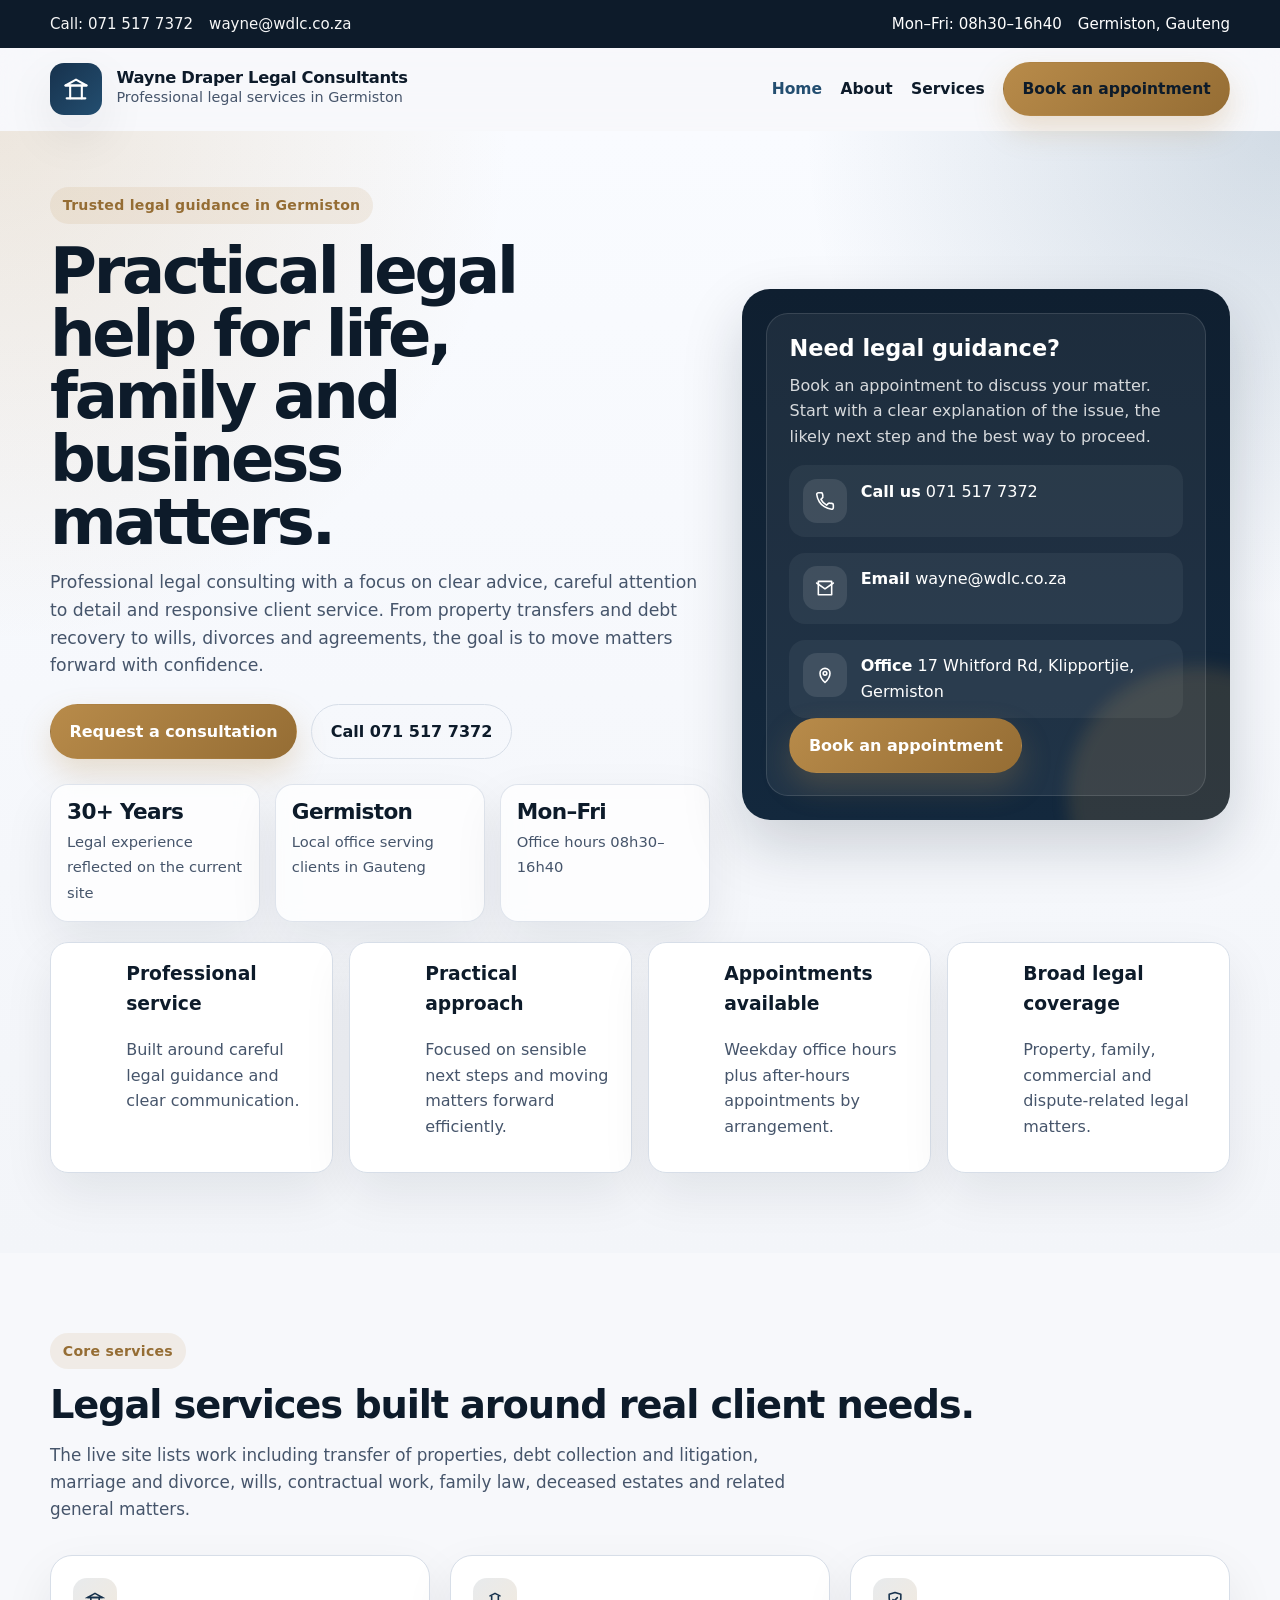
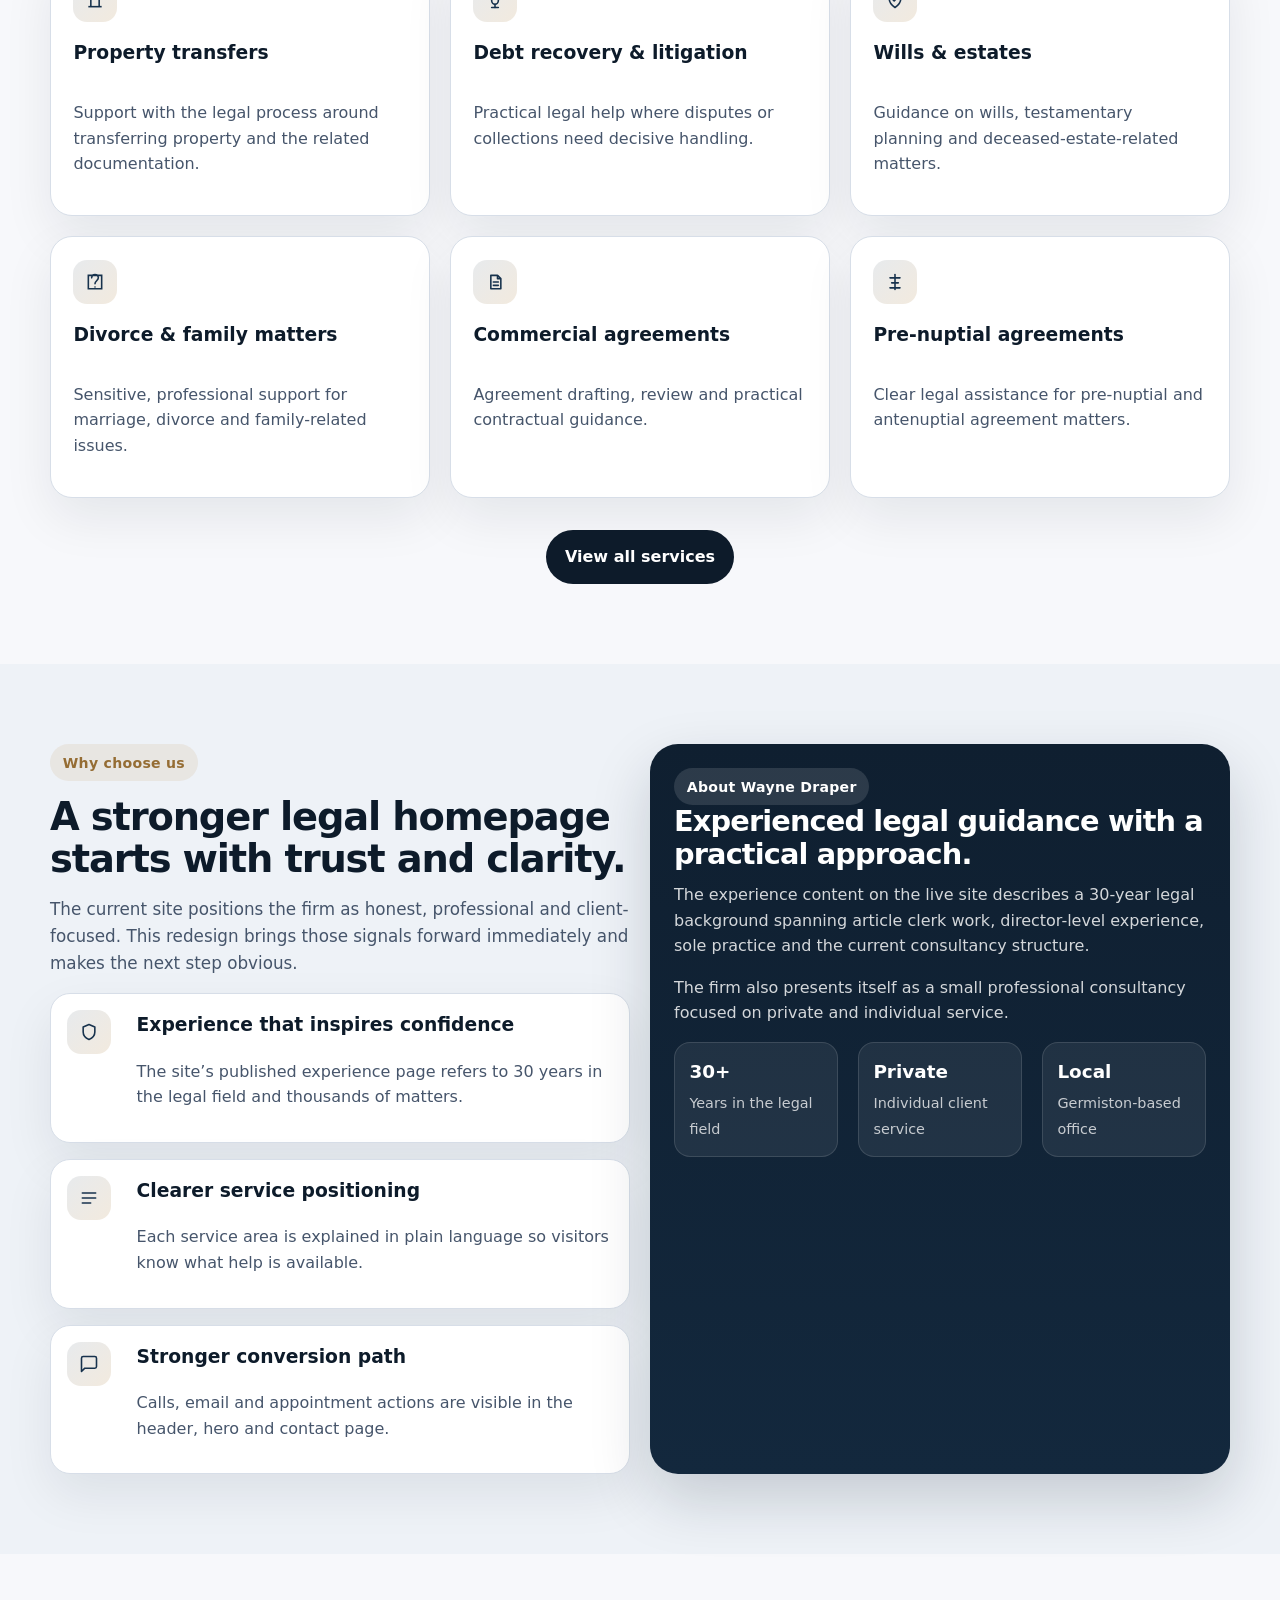
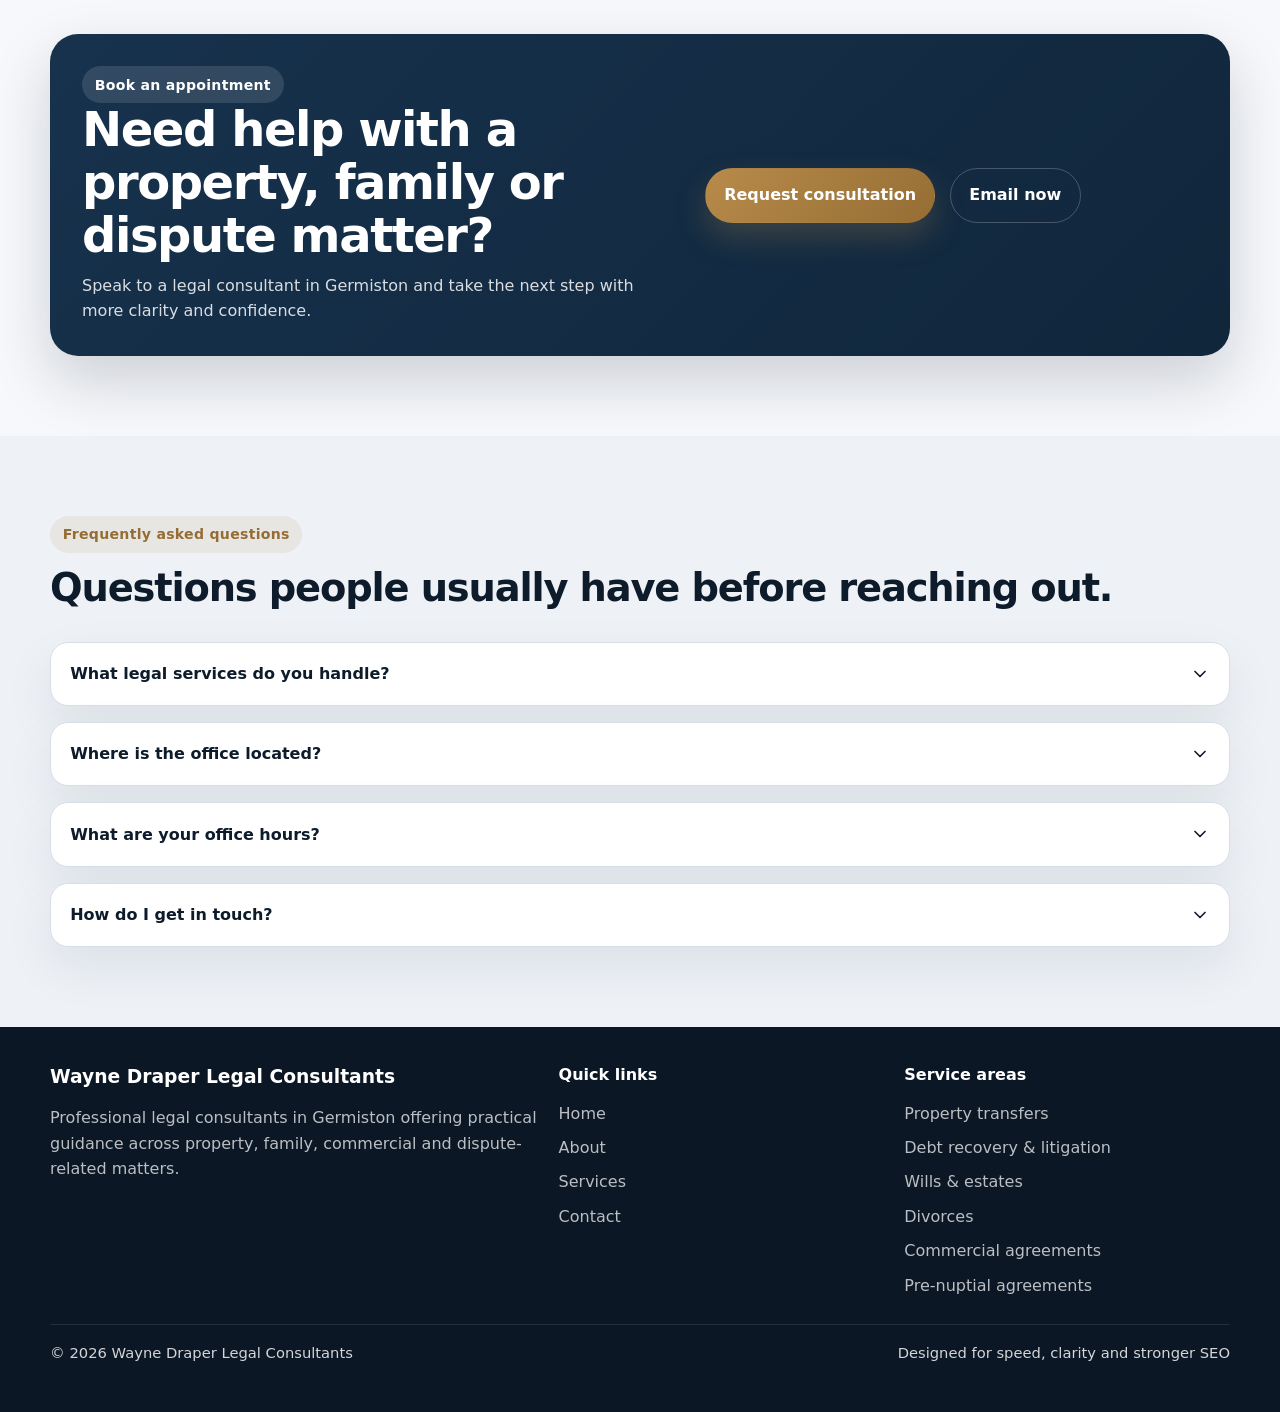
==== commit 81d406ba: "Create index.html" ====
--- a/index.html
+++ b/index.html
@@ -6,1018 +6,26 @@
   <title>Wayne Draper Legal Consultants | Legal Services in Germiston</title>
   <meta
     name="description"
-    content="Professional legal consultants in Germiston offering property transfers, litigation, debt recovery, wills, divorces, agreements and legal guidance backed by 30+ years of experience."
+    content="Professional legal consultants in Germiston offering property transfers, litigation, debt recovery, wills, divorces, agreements and practical legal guidance."
   />
   <meta
     name="keywords"
-    content="lawyer Germiston, legal consultant Germiston, property transfer attorney Germiston, divorce lawyer Germiston, wills and testaments Germiston, debt recovery Germiston"
+    content="lawyer Germiston, legal consultant Germiston, property transfer Germiston, divorce lawyer Germiston, wills Germiston, debt recovery Germiston"
   />
   <meta name="author" content="Wayne Draper Legal Consultants" />
   <meta name="theme-color" content="#0d1b2a" />
   <meta name="robots" content="index,follow" />
   <link rel="canonical" href="https://www.wdlc.co.za/" />
+  <link rel="stylesheet" href="styles.css" />
 
   <meta property="og:type" content="website" />
   <meta property="og:title" content="Wayne Draper Legal Consultants | Legal Services in Germiston" />
   <meta
     property="og:description"
-    content="Trusted legal consultants in Germiston for property transfers, litigation, wills, divorces and commercial agreements."
+    content="Trusted legal consultants in Germiston for property transfers, litigation, wills, divorces and agreements."
   />
   <meta property="og:url" content="https://www.wdlc.co.za/" />
   <meta property="og:site_name" content="Wayne Draper Legal Consultants" />
-
-  <style>
-    :root {
-      --bg: #f7f8fb;
-      --surface: #ffffff;
-      --surface-2: #eef2f7;
-      --ink: #0d1b2a;
-      --ink-soft: #46556b;
-      --line: #d7dee8;
-      --brand: #17324d;
-      --brand-2: #234e70;
-      --accent: #b88b4a;
-      --accent-dark: #956d34;
-      --success: #1e7a4d;
-      --danger: #b42318;
-      --shadow: 0 20px 50px rgba(13, 27, 42, 0.08);
-      --radius-lg: 24px;
-      --radius-md: 16px;
-      --radius-sm: 12px;
-      --max: 1180px;
-    }
-
-    * {
-      box-sizing: border-box;
-    }
-
-    html {
-      scroll-behavior: smooth;
-    }
-
-    body {
-      margin: 0;
-      font-family: Inter, ui-sans-serif, system-ui, -apple-system, BlinkMacSystemFont, "Segoe UI", Roboto, Arial, sans-serif;
-      color: var(--ink);
-      background: var(--bg);
-      line-height: 1.6;
-      text-rendering: optimizeLegibility;
-    }
-
-    img {
-      max-width: 100%;
-      display: block;
-    }
-
-    a {
-      color: inherit;
-      text-decoration: none;
-    }
-
-    button,
-    input,
-    textarea {
-      font: inherit;
-    }
-
-    .container {
-      width: min(100% - 2rem, var(--max));
-      margin-inline: auto;
-    }
-
-    .section {
-      padding: 5rem 0;
-    }
-
-    .eyebrow {
-      display: inline-flex;
-      align-items: center;
-      gap: 0.5rem;
-      border-radius: 999px;
-      padding: 0.45rem 0.8rem;
-      background: rgba(184, 139, 74, 0.12);
-      color: var(--accent-dark);
-      font-weight: 700;
-      font-size: 0.88rem;
-      letter-spacing: 0.02em;
-    }
-
-    .section h2 {
-      margin: 0.9rem 0 1rem;
-      font-size: clamp(1.9rem, 3vw, 3rem);
-      line-height: 1.1;
-      letter-spacing: -0.03em;
-    }
-
-    .section-intro {
-      max-width: 760px;
-      color: var(--ink-soft);
-      margin: 0;
-      font-size: 1.05rem;
-    }
-
-    .skip-link {
-      position: absolute;
-      left: -9999px;
-      top: 0;
-      background: #fff;
-      color: #000;
-      padding: 0.75rem 1rem;
-      z-index: 9999;
-    }
-
-    .skip-link:focus {
-      left: 1rem;
-      top: 1rem;
-      border-radius: 0.5rem;
-      box-shadow: var(--shadow);
-    }
-
-    .topbar {
-      background: var(--ink);
-      color: #fff;
-      font-size: 0.94rem;
-    }
-
-    .topbar-inner {
-      display: flex;
-      gap: 1rem;
-      justify-content: space-between;
-      align-items: center;
-      min-height: 48px;
-      flex-wrap: wrap;
-      padding: 0.6rem 0;
-    }
-
-    .topbar-links,
-    .topbar-meta {
-      display: flex;
-      gap: 1rem;
-      align-items: center;
-      flex-wrap: wrap;
-    }
-
-    .topbar a {
-      color: #fff;
-      opacity: 0.95;
-    }
-
-    .site-header {
-      position: sticky;
-      top: 0;
-      z-index: 1000;
-      background: rgba(247, 248, 251, 0.88);
-      backdrop-filter: blur(16px);
-      border-bottom: 1px solid transparent;
-      transition: box-shadow 0.25s ease, border-color 0.25s ease, background 0.25s ease;
-    }
-
-    .site-header.is-scrolled {
-      border-color: rgba(215, 222, 232, 0.9);
-      box-shadow: 0 10px 30px rgba(13, 27, 42, 0.06);
-      background: rgba(255, 255, 255, 0.92);
-    }
-
-    .nav {
-      display: flex;
-      align-items: center;
-      justify-content: space-between;
-      min-height: 82px;
-      gap: 1rem;
-    }
-
-    .brand {
-      display: flex;
-      align-items: center;
-      gap: 0.9rem;
-      min-width: 0;
-    }
-
-    .brand-mark {
-      width: 52px;
-      height: 52px;
-      border-radius: 14px;
-      background: linear-gradient(135deg, var(--brand), var(--brand-2));
-      color: #fff;
-      display: grid;
-      place-items: center;
-      flex: 0 0 auto;
-      box-shadow: var(--shadow);
-    }
-
-    .brand-mark svg {
-      width: 28px;
-      height: 28px;
-    }
-
-    .brand-text {
-      min-width: 0;
-    }
-
-    .brand-name {
-      display: block;
-      font-weight: 800;
-      line-height: 1.05;
-      letter-spacing: -0.02em;
-      font-size: 1.02rem;
-    }
-
-    .brand-subtitle {
-      display: block;
-      color: var(--ink-soft);
-      font-size: 0.9rem;
-    }
-
-    .nav-toggle {
-      display: none;
-      border: 0;
-      background: var(--surface);
-      border-radius: 12px;
-      width: 46px;
-      height: 46px;
-      padding: 0;
-      cursor: pointer;
-      box-shadow: var(--shadow);
-    }
-
-    .nav-toggle svg {
-      width: 22px;
-      height: 22px;
-    }
-
-    .nav-links {
-      display: flex;
-      align-items: center;
-      gap: 1.15rem;
-      list-style: none;
-      margin: 0;
-      padding: 0;
-    }
-
-    .nav-links a {
-      color: var(--ink);
-      font-weight: 600;
-      font-size: 0.97rem;
-    }
-
-    .nav-links a:hover,
-    .nav-links a:focus-visible {
-      color: var(--brand-2);
-    }
-
-    .button {
-      display: inline-flex;
-      align-items: center;
-      justify-content: center;
-      gap: 0.6rem;
-      min-height: 48px;
-      padding: 0.85rem 1.15rem;
-      border-radius: 999px;
-      font-weight: 700;
-      border: 1px solid transparent;
-      transition: transform 0.2s ease, background 0.2s ease, border-color 0.2s ease, color 0.2s ease;
-      cursor: pointer;
-      text-align: center;
-    }
-
-    .button:hover,
-    .button:focus-visible {
-      transform: translateY(-1px);
-    }
-
-    .button-primary {
-      background: linear-gradient(135deg, var(--accent), var(--accent-dark));
-      color: #fff;
-      box-shadow: 0 14px 30px rgba(184, 139, 74, 0.25);
-    }
-
-    .button-secondary {
-      background: transparent;
-      border-color: var(--line);
-      color: var(--ink);
-    }
-
-    .button-dark {
-      background: var(--ink);
-      color: #fff;
-    }
-
-    .hero {
-      position: relative;
-      overflow: clip;
-      padding: 3.5rem 0 5rem;
-      background:
-        radial-gradient(circle at 0% 0%, rgba(184, 139, 74, 0.18), transparent 30%),
-        radial-gradient(circle at 100% 0%, rgba(35, 78, 112, 0.18), transparent 28%),
-        linear-gradient(180deg, #f9fbff 0%, #f3f5f9 100%);
-    }
-
-    .hero-grid {
-      display: grid;
-      grid-template-columns: 1.15fr 0.85fr;
-      gap: 2rem;
-      align-items: center;
-    }
-
-    .hero-copy h1 {
-      margin: 1rem 0 1rem;
-      font-size: clamp(2.2rem, 5vw, 4.5rem);
-      line-height: 0.98;
-      letter-spacing: -0.05em;
-      max-width: 11ch;
-    }
-
-    .hero-copy p {
-      margin: 0 0 1.5rem;
-      color: var(--ink-soft);
-      font-size: 1.08rem;
-      max-width: 62ch;
-    }
-
-    .hero-actions {
-      display: flex;
-      flex-wrap: wrap;
-      gap: 0.9rem;
-      margin-bottom: 1.5rem;
-    }
-
-    .hero-proof {
-      display: grid;
-      grid-template-columns: repeat(3, minmax(0, 1fr));
-      gap: 0.9rem;
-      margin-top: 1.6rem;
-    }
-
-    .proof-card {
-      background: rgba(255, 255, 255, 0.75);
-      backdrop-filter: blur(10px);
-      border: 1px solid rgba(215, 222, 232, 0.8);
-      border-radius: 18px;
-      padding: 1rem;
-      box-shadow: var(--shadow);
-    }
-
-    .proof-card strong {
-      display: block;
-      font-size: 1.35rem;
-      line-height: 1;
-      margin-bottom: 0.35rem;
-      letter-spacing: -0.03em;
-    }
-
-    .proof-card span {
-      color: var(--ink-soft);
-      font-size: 0.92rem;
-    }
-
-    .hero-panel {
-      background: linear-gradient(180deg, #0f1f30 0%, #13283d 100%);
-      color: #fff;
-      border-radius: 28px;
-      padding: 1.4rem;
-      box-shadow: 0 25px 60px rgba(13, 27, 42, 0.18);
-      position: relative;
-      isolation: isolate;
-      overflow: hidden;
-    }
-
-    .hero-panel::before {
-      content: "";
-      position: absolute;
-      inset: auto -20% -20% auto;
-      width: 260px;
-      height: 260px;
-      border-radius: 50%;
-      background: rgba(184, 139, 74, 0.18);
-      filter: blur(8px);
-      z-index: -1;
-    }
-
-    .consult-card {
-      background: rgba(255, 255, 255, 0.06);
-      border: 1px solid rgba(255, 255, 255, 0.12);
-      border-radius: 22px;
-      padding: 1.4rem;
-    }
-
-    .consult-card h2 {
-      font-size: 1.4rem;
-      margin: 0 0 0.65rem;
-      line-height: 1.2;
-    }
-
-    .consult-card p {
-      margin: 0 0 1rem;
-      color: rgba(255, 255, 255, 0.82);
-      font-size: 0.98rem;
-    }
-
-    .contact-list {
-      display: grid;
-      gap: 0.75rem;
-      margin: 1rem 0 1.15rem;
-    }
-
-    .contact-item {
-      display: grid;
-      grid-template-columns: 44px 1fr;
-      gap: 0.8rem;
-      align-items: start;
-      padding: 0.85rem;
-      border-radius: 16px;
-      background: rgba(255, 255, 255, 0.05);
-    }
-
-    .icon-box {
-      width: 44px;
-      height: 44px;
-      border-radius: 14px;
-      display: grid;
-      place-items: center;
-      background: rgba(255, 255, 255, 0.1);
-      color: #fff;
-      flex: 0 0 auto;
-    }
-
-    .icon-box svg {
-      width: 20px;
-      height: 20px;
-    }
-
-    .contact-item strong {
-      display: block;
-      margin-bottom: 0.1rem;
-      font-size: 0.95rem;
-    }
-
-    .contact-item span,
-    .contact-item a {
-      color: rgba(255, 255, 255, 0.82);
-      font-size: 0.94rem;
-      word-break: break-word;
-    }
-
-    .trust-strip {
-      padding: 1.1rem 0 0;
-    }
-
-    .trust-grid {
-      display: grid;
-      grid-template-columns: repeat(4, minmax(0, 1fr));
-      gap: 1rem;
-    }
-
-    .trust-item {
-      background: var(--surface);
-      border: 1px solid var(--line);
-      border-radius: 18px;
-      padding: 1rem 1.1rem;
-      display: flex;
-      gap: 0.8rem;
-      align-items: start;
-      box-shadow: var(--shadow);
-    }
-
-    .trust-item h3 {
-      margin: 0 0 0.2rem;
-      font-size: 1rem;
-    }
-
-    .trust-item p {
-      margin: 0;
-      color: var(--ink-soft);
-      font-size: 0.94rem;
-    }
-
-    .grid-3,
-    .grid-2,
-    .grid-4 {
-      display: grid;
-      gap: 1.25rem;
-    }
-
-    .grid-4 {
-      grid-template-columns: repeat(4, minmax(0, 1fr));
-    }
-
-    .grid-3 {
-      grid-template-columns: repeat(3, minmax(0, 1fr));
-    }
-
-    .grid-2 {
-      grid-template-columns: repeat(2, minmax(0, 1fr));
-    }
-
-    .card {
-      background: var(--surface);
-      border: 1px solid var(--line);
-      border-radius: 22px;
-      padding: 1.4rem;
-      box-shadow: var(--shadow);
-    }
-
-    .service-card {
-      display: flex;
-      flex-direction: column;
-      gap: 1rem;
-      height: 100%;
-    }
-
-    .service-card .icon-box {
-      background: linear-gradient(135deg, rgba(23, 50, 77, 0.1), rgba(184, 139, 74, 0.18));
-      color: var(--brand);
-    }
-
-    .service-card h3 {
-      margin: 0;
-      font-size: 1.18rem;
-      line-height: 1.2;
-    }
-
-    .service-card p {
-      margin: 0;
-      color: var(--ink-soft);
-      font-size: 0.98rem;
-    }
-
-    .service-card ul {
-      margin: 0;
-      padding-left: 1.1rem;
-      color: var(--ink-soft);
-    }
-
-    .service-card li + li {
-      margin-top: 0.35rem;
-    }
-
-    .why-wrap {
-      display: grid;
-      grid-template-columns: 1.05fr 0.95fr;
-      gap: 1.4rem;
-      align-items: stretch;
-    }
-
-    .stack {
-      display: grid;
-      gap: 1rem;
-    }
-
-    .feature {
-      display: grid;
-      grid-template-columns: 56px 1fr;
-      gap: 0.9rem;
-      align-items: start;
-      background: var(--surface);
-      border: 1px solid var(--line);
-      border-radius: 20px;
-      padding: 1rem;
-      box-shadow: var(--shadow);
-    }
-
-    .feature h3 {
-      margin: 0 0 0.25rem;
-      font-size: 1.05rem;
-    }
-
-    .feature p {
-      margin: 0;
-      color: var(--ink-soft);
-    }
-
-    .profile-panel {
-      background:
-        linear-gradient(180deg, rgba(23, 50, 77, 0.98), rgba(13, 27, 42, 0.98)),
-        var(--brand);
-      color: #fff;
-      border-radius: 28px;
-      padding: 1.5rem;
-      box-shadow: 0 26px 50px rgba(13, 27, 42, 0.16);
-      min-height: 100%;
-      display: flex;
-      flex-direction: column;
-      justify-content: space-between;
-    }
-
-    .profile-panel h3 {
-      font-size: 1.8rem;
-      line-height: 1.1;
-      margin: 0 0 0.8rem;
-      letter-spacing: -0.03em;
-    }
-
-    .profile-panel p {
-      color: rgba(255, 255, 255, 0.84);
-      margin: 0 0 1rem;
-    }
-
-    .mini-stats {
-      display: grid;
-      grid-template-columns: repeat(3, minmax(0, 1fr));
-      gap: 0.8rem;
-      margin-top: 1rem;
-    }
-
-    .mini-stats .cardish {
-      background: rgba(255, 255, 255, 0.07);
-      border-radius: 16px;
-      padding: 0.9rem;
-      border: 1px solid rgba(255, 255, 255, 0.12);
-    }
-
-    .mini-stats strong {
-      display: block;
-      font-size: 1.15rem;
-      margin-bottom: 0.2rem;
-    }
-
-    .mini-stats span {
-      font-size: 0.9rem;
-      color: rgba(255, 255, 255, 0.75);
-    }
-
-    .process-step {
-      position: relative;
-      overflow: hidden;
-    }
-
-    .process-step .step-number {
-      width: 46px;
-      height: 46px;
-      border-radius: 14px;
-      display: grid;
-      place-items: center;
-      background: linear-gradient(135deg, var(--brand), var(--brand-2));
-      color: #fff;
-      font-weight: 800;
-      margin-bottom: 0.9rem;
-    }
-
-    .process-step h3 {
-      margin: 0 0 0.4rem;
-      font-size: 1.1rem;
-    }
-
-    .process-step p {
-      margin: 0;
-      color: var(--ink-soft);
-    }
-
-    .cta-band {
-      background: linear-gradient(135deg, var(--brand), #10263b);
-      color: #fff;
-      border-radius: 28px;
-      padding: 2rem;
-      display: grid;
-      grid-template-columns: 1.1fr 0.9fr;
-      gap: 1.5rem;
-      align-items: center;
-      box-shadow: 0 26px 50px rgba(13, 27, 42, 0.18);
-    }
-
-    .cta-band h2 {
-      margin: 0 0 0.7rem;
-      font-size: clamp(1.8rem, 4vw, 3rem);
-    }
-
-    .cta-band p {
-      margin: 0;
-      color: rgba(255, 255, 255, 0.84);
-      max-width: 58ch;
-    }
-
-    .cta-actions {
-      display: flex;
-      gap: 0.9rem;
-      flex-wrap: wrap;
-      justify-content: flex-start;
-    }
-
-    .faq-list {
-      display: grid;
-      gap: 1rem;
-    }
-
-    .faq-item {
-      background: var(--surface);
-      border: 1px solid var(--line);
-      border-radius: 18px;
-      box-shadow: var(--shadow);
-      overflow: hidden;
-    }
-
-    .faq-button {
-      width: 100%;
-      border: 0;
-      background: transparent;
-      display: flex;
-      justify-content: space-between;
-      align-items: center;
-      gap: 1rem;
-      text-align: left;
-      padding: 1.15rem 1.2rem;
-      cursor: pointer;
-      color: var(--ink);
-      font-weight: 700;
-    }
-
-    .faq-button svg {
-      width: 20px;
-      height: 20px;
-      transition: transform 0.2s ease;
-      flex: 0 0 auto;
-    }
-
-    .faq-item[open] .faq-button svg {
-      transform: rotate(180deg);
-    }
-
-    .faq-panel {
-      padding: 0 1.2rem 1.2rem;
-      color: var(--ink-soft);
-    }
-
-    .faq-panel p {
-      margin: 0;
-    }
-
-    .contact-section-grid {
-      display: grid;
-      grid-template-columns: 0.95fr 1.05fr;
-      gap: 1.25rem;
-      align-items: start;
-    }
-
-    .contact-card {
-      background: var(--surface);
-      border: 1px solid var(--line);
-      border-radius: 24px;
-      padding: 1.5rem;
-      box-shadow: var(--shadow);
-    }
-
-    .contact-card h3 {
-      margin: 0 0 0.8rem;
-      font-size: 1.35rem;
-    }
-
-    .contact-detail-list {
-      display: grid;
-      gap: 0.9rem;
-      margin: 1rem 0 0;
-    }
-
-    .contact-detail {
-      display: grid;
-      grid-template-columns: 48px 1fr;
-      gap: 0.85rem;
-      align-items: start;
-    }
-
-    .contact-detail .icon-box {
-      background: linear-gradient(135deg, rgba(23, 50, 77, 0.08), rgba(184, 139, 74, 0.16));
-      color: var(--brand);
-    }
-
-    .contact-detail strong {
-      display: block;
-      margin-bottom: 0.15rem;
-      font-size: 0.96rem;
-    }
-
-    .contact-detail p,
-    .contact-detail a {
-      margin: 0;
-      color: var(--ink-soft);
-    }
-
-    .contact-form {
-      display: grid;
-      gap: 1rem;
-    }
-
-    .field-row {
-      display: grid;
-      grid-template-columns: repeat(2, minmax(0, 1fr));
-      gap: 1rem;
-    }
-
-    .field {
-      display: grid;
-      gap: 0.4rem;
-    }
-
-    .field label {
-      font-weight: 700;
-      font-size: 0.95rem;
-    }
-
-    .field input,
-    .field textarea {
-      width: 100%;
-      border: 1px solid var(--line);
-      border-radius: 14px;
-      background: #fff;
-      color: var(--ink);
-      padding: 0.95rem 1rem;
-      outline: none;
-      transition: border-color 0.2s ease, box-shadow 0.2s ease;
-    }
-
-    .field textarea {
-      min-height: 150px;
-      resize: vertical;
-    }
-
-    .field input:focus,
-    .field textarea:focus {
-      border-color: var(--brand-2);
-      box-shadow: 0 0 0 4px rgba(35, 78, 112, 0.12);
-    }
-
-    .form-message {
-      min-height: 1.5rem;
-      font-size: 0.95rem;
-      font-weight: 600;
-    }
-
-    .form-message.success {
-      color: var(--success);
-    }
-
-    .form-message.error {
-      color: var(--danger);
-    }
-
-    .site-footer {
-      padding: 2.2rem 0 3rem;
-      background: #0b1725;
-      color: rgba(255, 255, 255, 0.82);
-      margin-top: 4rem;
-    }
-
-    .footer-grid {
-      display: grid;
-      grid-template-columns: 1.2fr 0.8fr 0.8fr;
-      gap: 1.2rem;
-      align-items: start;
-    }
-
-    .footer-grid h3,
-    .footer-grid h4 {
-      color: #fff;
-      margin: 0 0 0.8rem;
-    }
-
-    .footer-grid p,
-    .footer-grid li {
-      margin: 0;
-      color: rgba(255, 255, 255, 0.72);
-    }
-
-    .footer-nav,
-    .footer-services {
-      list-style: none;
-      padding: 0;
-      margin: 0;
-      display: grid;
-      gap: 0.55rem;
-    }
-
-    .footer-bottom {
-      display: flex;
-      justify-content: space-between;
-      gap: 1rem;
-      flex-wrap: wrap;
-      margin-top: 1.6rem;
-      padding-top: 1rem;
-      border-top: 1px solid rgba(255, 255, 255, 0.1);
-      font-size: 0.92rem;
-    }
-
-    .reveal {
-      opacity: 0;
-      transform: translateY(18px);
-      transition: opacity 0.5s ease, transform 0.5s ease;
-    }
-
-    .reveal.is-visible {
-      opacity: 1;
-      transform: translateY(0);
-    }
-
-    @media (max-width: 1080px) {
-      .hero-grid,
-      .why-wrap,
-      .cta-band,
-      .contact-section-grid,
-      .footer-grid {
-        grid-template-columns: 1fr;
-      }
-
-      .grid-4 {
-        grid-template-columns: repeat(2, minmax(0, 1fr));
-      }
-
-      .grid-3 {
-        grid-template-columns: repeat(2, minmax(0, 1fr));
-      }
-
-      .trust-grid {
-        grid-template-columns: repeat(2, minmax(0, 1fr));
-      }
-    }
-
-    @media (max-width: 820px) {
-      .topbar-inner {
-        justify-content: center;
-      }
-
-      .nav-toggle {
-        display: inline-grid;
-        place-items: center;
-      }
-
-      .nav-links {
-        position: absolute;
-        left: 1rem;
-        right: 1rem;
-        top: calc(100% + 0.7rem);
-        background: rgba(255, 255, 255, 0.98);
-        border: 1px solid var(--line);
-        border-radius: 20px;
-        box-shadow: var(--shadow);
-        padding: 0.9rem;
-        display: none;
-        flex-direction: column;
-        align-items: stretch;
-      }
-
-      .nav-links.is-open {
-        display: flex;
-      }
-
-      .nav-links li {
-        width: 100%;
-      }
-
-      .nav-links a,
-      .nav-links .button {
-        width: 100%;
-        justify-content: center;
-      }
-
-      .hero-proof,
-      .mini-stats,
-      .field-row {
-        grid-template-columns: 1fr;
-      }
-    }
-
-    @media (max-width: 640px) {
-      .section {
-        padding: 4rem 0;
-      }
-
-      .grid-4,
-      .grid-3,
-      .grid-2,
-      .trust-grid {
-        grid-template-columns: 1fr;
-      }
-
-      .hero {
-        padding-top: 2.6rem;
-      }
-
-      .proof-card,
-      .card,
-      .trust-item,
-      .contact-card {
-        border-radius: 18px;
-      }
-
-      .brand-name {
-        font-size: 0.96rem;
-      }
-
-      .brand-subtitle {
-        font-size: 0.84rem;
-      }
-    }
-
-    @media (prefers-reduced-motion: reduce) {
-      html {
-        scroll-behavior: auto;
-      }
-
-      *,
-      *::before,
-      *::after {
-        animation: none !important;
-        transition: none !important;
-      }
-    }
-  </style>
 
   <script type="application/ld+json">
     {
@@ -1034,32 +42,22 @@
         "addressCountry": "ZA"
       },
       "areaServed": [
-        {
-          "@type": "City",
-          "name": "Germiston"
-        },
-        {
-          "@type": "AdministrativeArea",
-          "name": "Gauteng"
-        }
+        { "@type": "City", "name": "Germiston" },
+        { "@type": "AdministrativeArea", "name": "Gauteng" }
       ],
       "openingHours": "Mo-Fr 08:30-16:40",
-      "description": "Legal consultants in Germiston offering property transfers, litigation, debt recovery, wills, divorces, agreements and related legal guidance.",
-      "sameAs": [
-        "https://www.facebook.com/",
-        "https://za.linkedin.com/"
-      ]
+      "description": "Legal consultants in Germiston offering property transfers, debt recovery, litigation, divorces, wills, agreements and related legal services."
     }
   </script>
 </head>
 <body>
   <a class="skip-link" href="#main">Skip to content</a>
 
-  <div class="topbar" aria-label="Contact information">
+  <div class="topbar">
     <div class="container topbar-inner">
       <div class="topbar-links">
-        <a href="tel:+27715177372" aria-label="Call Wayne Draper Legal Consultants">Call: 071 517 7372</a>
-        <a href="mailto:wayne@wdlc.co.za" aria-label="Email Wayne Draper Legal Consultants">wayne@wdlc.co.za</a>
+        <a href="tel:+27715177372">Call: 071 517 7372</a>
+        <a href="mailto:wayne@wdlc.co.za">wayne@wdlc.co.za</a>
       </div>
       <div class="topbar-meta">
         <span>Mon–Fri: 08h30–16h40</span>
@@ -1070,7 +68,7 @@
 
   <header class="site-header" id="site-header">
     <div class="container nav">
-      <a class="brand" href="#top" aria-label="Wayne Draper Legal Consultants home">
+      <a class="brand" href="index.html" aria-label="Wayne Draper Legal Consultants home">
         <span class="brand-mark" aria-hidden="true">
           <svg viewBox="0 0 24 24" fill="none" stroke="currentColor" stroke-width="1.8" stroke-linecap="round" stroke-linejoin="round">
             <path d="M4 20h16" />
@@ -1086,58 +84,50 @@
         </span>
       </a>
 
-      <button
-        class="nav-toggle"
-        id="nav-toggle"
-        type="button"
-        aria-expanded="false"
-        aria-controls="nav-links"
-        aria-label="Open navigation"
-      >
+      <button class="nav-toggle" id="nav-toggle" type="button" aria-expanded="false" aria-controls="nav-links" aria-label="Open navigation">
         <svg viewBox="0 0 24 24" fill="none" stroke="currentColor" stroke-width="2">
           <path d="M4 7h16M4 12h16M4 17h16" stroke-linecap="round" />
         </svg>
       </button>
 
       <ul class="nav-links" id="nav-links">
-        <li><a href="#services">Services</a></li>
-        <li><a href="#why-us">Why choose us</a></li>
-        <li><a href="#process">How we work</a></li>
-        <li><a href="#faq">FAQ</a></li>
-        <li><a href="#contact" class="button button-primary">Book an appointment</a></li>
+        <li><a class="active" href="index.html">Home</a></li>
+        <li><a href="about.html">About</a></li>
+        <li><a href="services.html">Services</a></li>
+        <li><a href="contact.html" class="button button-primary">Book an appointment</a></li>
       </ul>
     </div>
   </header>
 
   <main id="main">
-    <section class="hero" id="top">
+    <section class="hero">
       <div class="container hero-grid">
         <div class="hero-copy reveal">
           <span class="eyebrow">Trusted legal guidance in Germiston</span>
           <h1>Practical legal help for life, family and business matters.</h1>
           <p>
-            Wayne Draper Legal Consultants offers professional legal services with a focus on clear advice,
-            meticulous attention to detail and responsive client service. From transfers and debt recovery to
-            wills, divorces and agreements, the goal is simple: move matters forward with confidence.
+            Professional legal consulting with a focus on clear advice, careful attention to detail and responsive client
+            service. From property transfers and debt recovery to wills, divorces and agreements, the goal is to move
+            matters forward with confidence.
           </p>
 
           <div class="hero-actions">
-            <a class="button button-primary" href="#contact">Request a consultation</a>
+            <a class="button button-primary" href="contact.html">Request a consultation</a>
             <a class="button button-secondary" href="tel:+27715177372">Call 071 517 7372</a>
           </div>
 
-          <div class="hero-proof" aria-label="Key business highlights">
+          <div class="hero-proof">
             <div class="proof-card">
               <strong>30+ Years</strong>
-              <span>Legal experience across private practice and consultancy</span>
+              <span>Legal experience reflected on the current site</span>
             </div>
             <div class="proof-card">
               <strong>Germiston</strong>
-              <span>Convenient local office serving clients in Gauteng</span>
+              <span>Local office serving clients in Gauteng</span>
             </div>
             <div class="proof-card">
               <strong>Mon–Fri</strong>
-              <span>Office hours 08h30–16h40 with after-hours appointments by arrangement</span>
+              <span>Office hours 08h30–16h40</span>
             </div>
           </div>
         </div>
@@ -1146,8 +136,8 @@
           <div class="consult-card">
             <h2>Need legal guidance?</h2>
             <p>
-              Book an appointment to discuss your matter. Every enquiry starts with understanding the issue,
-              clarifying the next step and helping you make an informed decision.
+              Book an appointment to discuss your matter. Start with a clear explanation of the issue, the likely next
+              step and the best way to proceed.
             </p>
 
             <div class="contact-list">
@@ -1190,7 +180,7 @@
               </div>
             </div>
 
-            <a class="button button-primary" href="#contact">Book an appointment</a>
+            <a class="button button-primary" href="contact.html">Book an appointment</a>
           </div>
         </aside>
       </div>
@@ -1205,8 +195,8 @@
               </svg>
             </span>
             <div>
-              <h3>Professional guidance</h3>
-              <p>Built around careful advice, clarity and thorough legal attention.</p>
+              <h3>Professional service</h3>
+              <p>Built around careful legal guidance and clear communication.</p>
             </div>
           </div>
 
@@ -1219,8 +209,8 @@
               </svg>
             </span>
             <div>
-              <h3>Results-oriented thinking</h3>
-              <p>Focused on practical next steps and moving matters forward efficiently.</p>
+              <h3>Practical approach</h3>
+              <p>Focused on sensible next steps and moving matters forward efficiently.</p>
             </div>
           </div>
 
@@ -1250,26 +240,25 @@
             </span>
             <div>
               <h3>Broad legal coverage</h3>
-              <p>Support across family, property, commercial and related legal matters.</p>
+              <p>Property, family, commercial and dispute-related legal matters.</p>
             </div>
           </div>
         </div>
       </div>
     </section>
 
-    <section class="section" id="services">
+    <section class="section">
       <div class="container">
         <span class="eyebrow reveal">Core services</span>
         <h2 class="reveal">Legal services built around real client needs.</h2>
         <p class="section-intro reveal">
-          The current business offering includes property transfers, litigation and debt recovery, wills and testaments,
-          divorces, commercial and personal agreements, and pre-nuptial agreements, with broader legal guidance also
-          reflected across the existing site content.
+          The live site lists work including transfer of properties, debt collection and litigation, marriage and divorce,
+          wills, contractual work, family law, deceased estates and related general matters.
         </p>
 
-        <div class="grid-3" style="margin-top: 2rem;">
+        <div class="grid-3 mt-32">
           <article class="card service-card reveal">
-            <span class="icon-box" aria-hidden="true">
+            <span class="icon-box icon-soft" aria-hidden="true">
               <svg viewBox="0 0 24 24" fill="none" stroke="currentColor" stroke-width="1.9">
                 <path d="M4 20h16" />
                 <path d="M7 20V9" />
@@ -1279,19 +268,11 @@
               </svg>
             </span>
             <h3>Property transfers</h3>
-            <p>
-              Guidance on the legal process involved in transferring property with a strong focus on accuracy,
-              administration and progress visibility.
-            </p>
-            <ul>
-              <li>Transfer process support</li>
-              <li>Documentation guidance</li>
-              <li>Clear communication through the transaction</li>
-            </ul>
+            <p>Support with the legal process around transferring property and the related documentation.</p>
           </article>
 
           <article class="card service-card reveal">
-            <span class="icon-box" aria-hidden="true">
+            <span class="icon-box icon-soft" aria-hidden="true">
               <svg viewBox="0 0 24 24" fill="none" stroke="currentColor" stroke-width="1.9">
                 <path d="M8 21h8" stroke-linecap="round"/>
                 <path d="M12 17v4" stroke-linecap="round"/>
@@ -1299,39 +280,23 @@
                 <path d="M8 7v6a4 4 0 0 0 8 0V7" stroke-linejoin="round"/>
               </svg>
             </span>
-            <h3>Litigation & debt recovery</h3>
-            <p>
-              Practical support where disputes or outstanding obligations need decisive legal handling and a strategy
-              shaped around the facts.
-            </p>
-            <ul>
-              <li>Debt recovery matters</li>
-              <li>Litigation support</li>
-              <li>Case-by-case strategic advice</li>
-            </ul>
+            <h3>Debt recovery & litigation</h3>
+            <p>Practical legal help where disputes or collections need decisive handling.</p>
           </article>
 
           <article class="card service-card reveal">
-            <span class="icon-box" aria-hidden="true">
+            <span class="icon-box icon-soft" aria-hidden="true">
               <svg viewBox="0 0 24 24" fill="none" stroke="currentColor" stroke-width="1.9">
                 <path d="M12 21s-7-4.5-7-11V5l7-2 7 2v5c0 6.5-7 11-7 11z" stroke-linecap="round" stroke-linejoin="round"/>
                 <path d="M9.5 11.5 11 13l3.8-3.8" stroke-linecap="round" stroke-linejoin="round"/>
               </svg>
             </span>
             <h3>Wills & estates</h3>
-            <p>
-              Help with wills and testamentary planning so clients can protect their wishes with the right legal structure
-              in place.
-            </p>
-            <ul>
-              <li>Wills and testaments</li>
-              <li>Planning support</li>
-              <li>Clear legal documentation</li>
-            </ul>
+            <p>Guidance on wills, testamentary planning and deceased-estate-related matters.</p>
           </article>
 
           <article class="card service-card reveal">
-            <span class="icon-box" aria-hidden="true">
+            <span class="icon-box icon-soft" aria-hidden="true">
               <svg viewBox="0 0 24 24" fill="none" stroke="currentColor" stroke-width="1.9">
                 <path d="M8 7a4 4 0 1 1 8 0c0 3-4 4-4 7" stroke-linecap="round"/>
                 <path d="M12 18h.01" stroke-linecap="round"/>
@@ -1339,37 +304,23 @@
               </svg>
             </span>
             <h3>Divorce & family matters</h3>
-            <p>
-              Sensitive legal support for clients dealing with relationship, family and related personal legal issues.
-            </p>
-            <ul>
-              <li>Divorce matters</li>
-              <li>Family-related legal guidance</li>
-              <li>Professional, private handling</li>
-            </ul>
+            <p>Sensitive, professional support for marriage, divorce and family-related issues.</p>
           </article>
 
           <article class="card service-card reveal">
-            <span class="icon-box" aria-hidden="true">
+            <span class="icon-box icon-soft" aria-hidden="true">
               <svg viewBox="0 0 24 24" fill="none" stroke="currentColor" stroke-width="1.9">
                 <path d="M7 4h8l4 4v12H7z" stroke-linejoin="round"/>
                 <path d="M15 4v4h4" stroke-linejoin="round"/>
                 <path d="M10 12h6M10 16h6" stroke-linecap="round"/>
               </svg>
             </span>
-            <h3>Commercial & personal agreements</h3>
-            <p>
-              Agreement drafting and review support to help reduce uncertainty, protect interests and improve legal clarity.
-            </p>
-            <ul>
-              <li>Commercial agreements</li>
-              <li>Personal agreements</li>
-              <li>Contractual review and guidance</li>
-            </ul>
+            <h3>Commercial agreements</h3>
+            <p>Agreement drafting, review and practical contractual guidance.</p>
           </article>
 
           <article class="card service-card reveal">
-            <span class="icon-box" aria-hidden="true">
+            <span class="icon-box icon-soft" aria-hidden="true">
               <svg viewBox="0 0 24 24" fill="none" stroke="currentColor" stroke-width="1.9">
                 <path d="M12 3v18" stroke-linecap="round"/>
                 <path d="M6 7h12" stroke-linecap="round"/>
@@ -1378,144 +329,93 @@
               </svg>
             </span>
             <h3>Pre-nuptial agreements</h3>
-            <p>
-              Clear legal support for pre-nuptial and antenuptial agreement matters, with documentation handled carefully
-              and professionally.
-            </p>
-            <ul>
-              <li>Pre-nuptial agreements</li>
-              <li>Antenuptial contract guidance</li>
-              <li>Structured legal preparation</li>
-            </ul>
+            <p>Clear legal assistance for pre-nuptial and antenuptial agreement matters.</p>
           </article>
         </div>
+
+        <div class="center mt-32 reveal">
+          <a class="button button-dark" href="services.html">View all services</a>
+        </div>
       </div>
     </section>
 
-    <section class="section" id="why-us">
+    <section class="section section-soft">
       <div class="container why-wrap">
         <div class="stack">
           <div>
             <span class="eyebrow reveal">Why choose us</span>
-            <h2 class="reveal">A more credible, client-focused legal homepage starts with trust.</h2>
+            <h2 class="reveal">A stronger legal homepage starts with trust and clarity.</h2>
             <p class="section-intro reveal">
-              The current site emphasizes honest, professional service and highlights Wayne’s extensive experience. This
-              redesign brings those trust signals forward immediately, instead of burying them deeper in the site.
+              The current site positions the firm as honest, professional and client-focused. This redesign brings those
+              signals forward immediately and makes the next step obvious.
             </p>
           </div>
 
           <div class="feature reveal">
-            <span class="icon-box" aria-hidden="true">
+            <span class="icon-box icon-soft" aria-hidden="true">
               <svg viewBox="0 0 24 24" fill="none" stroke="currentColor" stroke-width="1.9">
                 <path d="M12 3l7 3v6c0 5-3.5 7.5-7 9-3.5-1.5-7-4-7-9V6l7-3z" stroke-linecap="round" stroke-linejoin="round"/>
               </svg>
             </span>
             <div>
-              <h3>Confidence through experience</h3>
-              <p>
-                The About page makes it clear that Wayne’s career spans decades, including experience in larger firms,
-                private practice and consultancy.
-              </p>
+              <h3>Experience that inspires confidence</h3>
+              <p>The site’s published experience page refers to 30 years in the legal field and thousands of matters.</p>
             </div>
           </div>
 
           <div class="feature reveal">
-            <span class="icon-box" aria-hidden="true">
+            <span class="icon-box icon-soft" aria-hidden="true">
               <svg viewBox="0 0 24 24" fill="none" stroke="currentColor" stroke-width="1.9">
                 <path d="M4 6h16M4 12h16M4 18h10" stroke-linecap="round"/>
               </svg>
             </span>
             <div>
-              <h3>Clear service positioning</h3>
-              <p>
-                Instead of generic labels, the homepage now explains what each service area is for and when a client might
-                need it.
-              </p>
+              <h3>Clearer service positioning</h3>
+              <p>Each service area is explained in plain language so visitors know what help is available.</p>
             </div>
           </div>
 
           <div class="feature reveal">
-            <span class="icon-box" aria-hidden="true">
+            <span class="icon-box icon-soft" aria-hidden="true">
               <svg viewBox="0 0 24 24" fill="none" stroke="currentColor" stroke-width="1.9">
                 <path d="M21 15a2 2 0 0 1-2 2H7l-4 4V5a2 2 0 0 1 2-2h14a2 2 0 0 1 2 2z" stroke-linecap="round" stroke-linejoin="round"/>
               </svg>
             </span>
             <div>
               <h3>Stronger conversion path</h3>
-              <p>
-                Calls, email and appointment requests are visible in the header, hero and contact section so users do not
-                need to hunt for the next step.
-              </p>
-            </div>
-          </div>
-        </div>
-
-        <aside class="profile-panel reveal" aria-label="About Wayne Draper">
+              <p>Calls, email and appointment actions are visible in the header, hero and contact page.</p>
+            </div>
+          </div>
+        </div>
+
+        <aside class="profile-panel reveal">
           <div>
-            <span class="eyebrow" style="background: rgba(184, 139, 74, 0.2); color: #f1d4a5;">About Wayne Draper</span>
+            <span class="eyebrow badge-invert">About Wayne Draper</span>
             <h3>Experienced legal guidance with a practical approach.</h3>
             <p>
-              Wayne completed his B-Com and LLB at Wits University, later served as a director at a Germiston law firm,
-              opened Wayne Draper Attorneys in 2008 and converted to Wayne Draper Legal Consultants in 2022.
+              The experience content on the live site describes a 30-year legal background spanning article clerk work,
+              director-level experience, sole practice and the current consultancy structure.
             </p>
             <p>
-              The business positioning shown on the current site centers on professionalism, honest advice, strong legal
-              standards and careful attention to detail.
+              The firm also presents itself as a small professional consultancy focused on private and individual service.
             </p>
           </div>
 
-          <div class="mini-stats" aria-label="Business summary">
+          <div class="mini-stats">
             <div class="cardish">
               <strong>30+</strong>
               <span>Years in the legal field</span>
             </div>
             <div class="cardish">
-              <strong>2008</strong>
-              <span>Practice launched</span>
+              <strong>Private</strong>
+              <span>Individual client service</span>
             </div>
             <div class="cardish">
-              <strong>2022</strong>
-              <span>Consultancy transition</span>
+              <strong>Local</strong>
+              <span>Germiston-based office</span>
             </div>
           </div>
         </aside>
-      </div>
-    </section>
-
-    <section class="section" id="process">
-      <div class="container">
-        <span class="eyebrow reveal">How we work</span>
-        <h2 class="reveal">A simple journey from first contact to next legal step.</h2>
-        <p class="section-intro reveal">
-          Legal websites convert better when they reduce uncertainty. This process section gives people a clear path
-          instead of leaving them unsure what happens after they make contact.
-        </p>
-
-        <div class="grid-4" style="margin-top: 2rem;">
-          <article class="card process-step reveal">
-            <div class="step-number">01</div>
-            <h3>Make contact</h3>
-            <p>Call, email or send a message through the contact form with a brief outline of your legal matter.</p>
-          </article>
-
-          <article class="card process-step reveal">
-            <div class="step-number">02</div>
-            <h3>Initial review</h3>
-            <p>Your matter is reviewed so the legal issue, urgency and likely next step can be identified clearly.</p>
-          </article>
-
-          <article class="card process-step reveal">
-            <div class="step-number">03</div>
-            <h3>Book your appointment</h3>
-            <p>Arrange a consultation during office hours or request an after-hours appointment where appropriate.</p>
-          </article>
-
-          <article class="card process-step reveal">
-            <div class="step-number">04</div>
-            <h3>Move forward</h3>
-            <p>Receive practical legal guidance, documentation support and a plan suited to your matter.</p>
-          </article>
-        </div>
       </div>
     </section>
 
@@ -1523,32 +423,26 @@
       <div class="container">
         <div class="cta-band reveal">
           <div>
-            <span class="eyebrow" style="background: rgba(255,255,255,0.12); color: #fff;">Book an appointment</span>
-            <h2>Need help with a property, family or legal dispute matter?</h2>
+            <span class="eyebrow badge-invert">Book an appointment</span>
+            <h2>Need help with a property, family or dispute matter?</h2>
             <p>
-              Speak to a legal consultant in Germiston and take the next step with more clarity. This homepage is designed
-              to turn interest into action quickly and professionally.
+              Speak to a legal consultant in Germiston and take the next step with more clarity and confidence.
             </p>
           </div>
-
           <div class="cta-actions">
-            <a class="button button-primary" href="#contact">Request consultation</a>
-            <a class="button button-secondary" style="color:#fff; border-color: rgba(255,255,255,0.22);" href="mailto:wayne@wdlc.co.za">Email now</a>
+            <a class="button button-primary" href="contact.html">Request consultation</a>
+            <a class="button button-secondary button-secondary-light" href="mailto:wayne@wdlc.co.za">Email now</a>
           </div>
         </div>
       </div>
     </section>
 
-    <section class="section" id="faq">
+    <section class="section section-soft">
       <div class="container">
         <span class="eyebrow reveal">Frequently asked questions</span>
         <h2 class="reveal">Questions people usually have before reaching out.</h2>
-        <p class="section-intro reveal">
-          A homepage FAQ improves usability, reduces hesitation and gives search engines richer page context around the
-          services being offered.
-        </p>
-
-        <div class="faq-list" style="margin-top: 2rem;">
+
+        <div class="faq-list mt-32">
           <details class="faq-item reveal">
             <summary class="faq-button">
               What legal services do you handle?
@@ -1558,9 +452,8 @@
             </summary>
             <div class="faq-panel">
               <p>
-                The current site lists services including property transfers, litigation and debt recovery, wills and
-                testaments, divorces, commercial and personal agreements, and pre-nuptial agreements, with broader legal
-                support also referenced across the site.
+                The live site lists transfer of properties, debt collection and litigation, marriage and divorce, labour law,
+                corporate and commercial law, family law, contractual work, deceased estates and other general matters.
               </p>
             </div>
           </details>
@@ -1573,9 +466,7 @@
               </svg>
             </summary>
             <div class="faq-panel">
-              <p>
-                The office address shown on the current site is 17 Whitford Rd, Klipportjie, Germiston.
-              </p>
+              <p>17 Whitford Rd, Klipportjie, Germiston.</p>
             </div>
           </details>
 
@@ -1587,10 +478,7 @@
               </svg>
             </summary>
             <div class="faq-panel">
-              <p>
-                The current site states Monday to Friday from 08h30 to 16h40, with after-hours appointments available by
-                arrangement.
-              </p>
+              <p>Monday to Friday, 08h30–16h40, with after-hours appointments by arrangement.</p>
             </div>
           </details>
 
@@ -1602,114 +490,9 @@
               </svg>
             </summary>
             <div class="faq-panel">
-              <p>
-                You can call 071 517 7372, email wayne@wdlc.co.za, or submit the enquiry form below to request an
-                appointment.
-              </p>
+              <p>You can call 071 517 7372, email wayne@wdlc.co.za or use the contact page form.</p>
             </div>
           </details>
-        </div>
-      </div>
-    </section>
-
-    <section class="section" id="contact">
-      <div class="container contact-section-grid">
-        <div class="contact-card reveal">
-          <span class="eyebrow">Contact us</span>
-          <h2 style="margin-top: 0.9rem;">Speak to Wayne Draper Legal Consultants.</h2>
-          <p class="section-intro" style="max-width: none;">
-            Use the details below or send a message directly from the form. This section is intentionally designed to
-            remove friction and make contact easy on desktop and mobile.
-          </p>
-
-          <div class="contact-detail-list">
-            <div class="contact-detail">
-              <span class="icon-box" aria-hidden="true">
-                <svg viewBox="0 0 24 24" fill="none" stroke="currentColor" stroke-width="1.9">
-                  <path d="M22 16.92v3a2 2 0 0 1-2.18 2 19.78 19.78 0 0 1-8.63-3.07 19.3 19.3 0 0 1-6-6A19.78 19.78 0 0 1 2.12 4.18 2 2 0 0 1 4.11 2h3a2 2 0 0 1 2 1.72l.35 2.83a2 2 0 0 1-.57 1.72L7.1 10.1a16 16 0 0 0 6.8 6.8l1.83-1.79a2 2 0 0 1 1.72-.57l2.83.35A2 2 0 0 1 22 16.92z" stroke-linecap="round" stroke-linejoin="round"/>
-                </svg>
-              </span>
-              <div>
-                <strong>Phone</strong>
-                <p><a href="tel:+27715177372">071 517 7372</a></p>
-              </div>
-            </div>
-
-            <div class="contact-detail">
-              <span class="icon-box" aria-hidden="true">
-                <svg viewBox="0 0 24 24" fill="none" stroke="currentColor" stroke-width="1.9">
-                  <path d="M4 4h16v16H4z" rx="2" stroke-linejoin="round"/>
-                  <path d="m22 6-10 7L2 6" stroke-linecap="round" stroke-linejoin="round"/>
-                </svg>
-              </span>
-              <div>
-                <strong>Email</strong>
-                <p><a href="mailto:wayne@wdlc.co.za">wayne@wdlc.co.za</a></p>
-              </div>
-            </div>
-
-            <div class="contact-detail">
-              <span class="icon-box" aria-hidden="true">
-                <svg viewBox="0 0 24 24" fill="none" stroke="currentColor" stroke-width="1.9">
-                  <path d="M12 21s-6-5.33-6-11a6 6 0 1 1 12 0c0 5.67-6 11-6 11z" stroke-linecap="round" stroke-linejoin="round"/>
-                  <circle cx="12" cy="10" r="2.2"/>
-                </svg>
-              </span>
-              <div>
-                <strong>Address</strong>
-                <p>17 Whitford Rd, Klipportjie, Germiston</p>
-              </div>
-            </div>
-
-            <div class="contact-detail">
-              <span class="icon-box" aria-hidden="true">
-                <svg viewBox="0 0 24 24" fill="none" stroke="currentColor" stroke-width="1.9">
-                  <circle cx="12" cy="12" r="9"/>
-                  <path d="M12 7v5l3 2" stroke-linecap="round" stroke-linejoin="round"/>
-                </svg>
-              </span>
-              <div>
-                <strong>Office hours</strong>
-                <p>Monday–Friday: 08h30–16h40<br />After-hours appointments by arrangement</p>
-              </div>
-            </div>
-          </div>
-        </div>
-
-        <div class="contact-card reveal">
-          <h3>Request a consultation</h3>
-          <form class="contact-form" id="contact-form" novalidate>
-            <div class="field-row">
-              <div class="field">
-                <label for="name">Full name</label>
-                <input id="name" name="name" type="text" autocomplete="name" required />
-              </div>
-              <div class="field">
-                <label for="email">Email address</label>
-                <input id="email" name="email" type="email" autocomplete="email" required />
-              </div>
-            </div>
-
-            <div class="field-row">
-              <div class="field">
-                <label for="phone">Phone number</label>
-                <input id="phone" name="phone" type="tel" autocomplete="tel" required />
-              </div>
-              <div class="field">
-                <label for="subject">Matter type</label>
-                <input id="subject" name="subject" type="text" placeholder="e.g. Property transfer, divorce, will" required />
-              </div>
-            </div>
-
-            <div class="field">
-              <label for="message">How can we help?</label>
-              <textarea id="message" name="message" required></textarea>
-            </div>
-
-            <div class="form-message" id="form-message" aria-live="polite"></div>
-
-            <button class="button button-primary" type="submit">Send enquiry</button>
-          </form>
         </div>
       </div>
     </section>
@@ -1728,21 +511,20 @@
 
         <div>
           <h4>Quick links</h4>
-          <ul class="footer-nav">
-            <li><a href="#services">Services</a></li>
-            <li><a href="#why-us">Why choose us</a></li>
-            <li><a href="#process">How we work</a></li>
-            <li><a href="#faq">FAQ</a></li>
-            <li><a href="#contact">Contact</a></li>
+          <ul class="footer-list">
+            <li><a href="index.html">Home</a></li>
+            <li><a href="about.html">About</a></li>
+            <li><a href="services.html">Services</a></li>
+            <li><a href="contact.html">Contact</a></li>
           </ul>
         </div>
 
         <div>
           <h4>Service areas</h4>
-          <ul class="footer-services">
+          <ul class="footer-list">
             <li>Property transfers</li>
-            <li>Litigation & debt recovery</li>
-            <li>Wills & testaments</li>
+            <li>Debt recovery & litigation</li>
+            <li>Wills & estates</li>
             <li>Divorces</li>
             <li>Commercial agreements</li>
             <li>Pre-nuptial agreements</li>
@@ -1752,140 +534,11 @@
 
       <div class="footer-bottom">
         <span>© <span id="year"></span> Wayne Draper Legal Consultants</span>
-        <span>Designed for speed, clarity and better SEO</span>
+        <span>Designed for speed, clarity and stronger SEO</span>
       </div>
     </div>
   </footer>
 
-  <script>
-    (function () {
-      const header = document.getElementById("site-header");
-      const navToggle = document.getElementById("nav-toggle");
-      const navLinks = document.getElementById("nav-links");
-      const year = document.getElementById("year");
-      const form = document.getElementById("contact-form");
-      const formMessage = document.getElementById("form-message");
-      const animatedNodes = document.querySelectorAll(".reveal");
-
-      function handleHeaderState() {
-        if (window.scrollY > 10) {
-          header.classList.add("is-scrolled");
-        } else {
-          header.classList.remove("is-scrolled");
-        }
-      }
-
-      function closeMenu() {
-        navLinks.classList.remove("is-open");
-        navToggle.setAttribute("aria-expanded", "false");
-      }
-
-      function openMenu() {
-        navLinks.classList.add("is-open");
-        navToggle.setAttribute("aria-expanded", "true");
-      }
-
-      navToggle.addEventListener("click", function () {
-        const isOpen = navLinks.classList.contains("is-open");
-        if (isOpen) {
-          closeMenu();
-        } else {
-          openMenu();
-        }
-      });
-
-      document.querySelectorAll('.nav-links a[href^="#"]').forEach((link) => {
-        link.addEventListener("click", closeMenu);
-      });
-
-      document.addEventListener("click", function (event) {
-        const clickedInsideNav = event.target.closest(".nav");
-        if (!clickedInsideNav && navLinks.classList.contains("is-open")) {
-          closeMenu();
-        }
-      });
-
-      document.addEventListener("keydown", function (event) {
-        if (event.key === "Escape" && navLinks.classList.contains("is-open")) {
-          closeMenu();
-          navToggle.focus();
-        }
-      });
-
-      function revealOnScroll() {
-        const viewportBottom = window.innerHeight * 0.9;
-        animatedNodes.forEach((node) => {
-          const rect = node.getBoundingClientRect();
-          if (rect.top < viewportBottom) {
-            node.classList.add("is-visible");
-          }
-        });
-      }
-
-      function setYear() {
-        year.textContent = String(new Date().getFullYear());
-      }
-
-      function isValidEmail(value) {
-        return /^[^\s@]+@[^\s@]+\.[^\s@]+$/.test(value);
-      }
-
-      function isValidPhone(value) {
-        return /^[0-9+\s()-]{7,}$/.test(value);
-      }
-
-      form.addEventListener("submit", function (event) {
-        event.preventDefault();
-
-        const name = form.name.value.trim();
-        const email = form.email.value.trim();
-        const phone = form.phone.value.trim();
-        const subject = form.subject.value.trim();
-        const message = form.message.value.trim();
-
-        formMessage.textContent = "";
-        formMessage.className = "form-message";
-
-        if (!name || !email || !phone || !subject || !message) {
-          formMessage.textContent = "Please complete all required fields.";
-          formMessage.classList.add("error");
-          return;
-        }
-
-        if (!isValidEmail(email)) {
-          formMessage.textContent = "Please enter a valid email address.";
-          formMessage.classList.add("error");
-          return;
-        }
-
-        if (!isValidPhone(phone)) {
-          formMessage.textContent = "Please enter a valid phone number.";
-          formMessage.classList.add("error");
-          return;
-        }
-
-        const mailtoSubject = encodeURIComponent("Website enquiry: " + subject);
-        const mailtoBody = encodeURIComponent(
-          "Full name: " + name + "\n" +
-          "Email: " + email + "\n" +
-          "Phone: " + phone + "\n\n" +
-          "Message:\n" + message
-        );
-
-        formMessage.textContent = "Your email app is opening with your enquiry pre-filled.";
-        formMessage.classList.add("success");
-
-        window.location.href = "mailto:wayne@wdlc.co.za?subject=" + mailtoSubject + "&body=" + mailtoBody;
-      });
-
-      handleHeaderState();
-      revealOnScroll();
-      setYear();
-
-      window.addEventListener("scroll", handleHeaderState, { passive: true });
-      window.addEventListener("scroll", revealOnScroll, { passive: true });
-      window.addEventListener("resize", revealOnScroll);
-    })();
-  </script>
+  <script src="script.js"></script>
 </body>
 </html>
--- a/styles.css
+++ b/styles.css
@@ -0,0 +1,954 @@
+:root {
+  --bg: #f7f8fb;
+  --surface: #ffffff;
+  --surface-2: #eef2f7;
+  --ink: #0d1b2a;
+  --ink-soft: #46556b;
+  --line: #d7dee8;
+  --brand: #17324d;
+  --brand-2: #234e70;
+  --accent: #b88b4a;
+  --accent-dark: #956d34;
+  --success: #1e7a4d;
+  --danger: #b42318;
+  --shadow: 0 20px 50px rgba(13, 27, 42, 0.08);
+  --shadow-strong: 0 25px 60px rgba(13, 27, 42, 0.18);
+  --radius-lg: 28px;
+  --radius-md: 22px;
+  --radius-sm: 16px;
+  --max: 1180px;
+}
+
+*,
+*::before,
+*::after {
+  box-sizing: border-box;
+}
+
+html {
+  scroll-behavior: smooth;
+}
+
+body {
+  margin: 0;
+  font-family: Inter, ui-sans-serif, system-ui, -apple-system, BlinkMacSystemFont, "Segoe UI", Roboto, Arial, sans-serif;
+  color: var(--ink);
+  background: var(--bg);
+  line-height: 1.6;
+  text-rendering: optimizeLegibility;
+}
+
+img,
+svg {
+  display: block;
+  max-width: 100%;
+}
+
+a {
+  color: inherit;
+  text-decoration: none;
+}
+
+button,
+input,
+textarea {
+  font: inherit;
+}
+
+.skip-link {
+  position: absolute;
+  left: -9999px;
+  top: 0;
+  background: #fff;
+  color: #000;
+  padding: 0.75rem 1rem;
+  z-index: 9999;
+}
+
+.skip-link:focus {
+  left: 1rem;
+  top: 1rem;
+  border-radius: 0.5rem;
+  box-shadow: var(--shadow);
+}
+
+.container {
+  width: min(100% - 2rem, var(--max));
+  margin-inline: auto;
+}
+
+.mt-16 {
+  margin-top: 1rem;
+}
+
+.mt-32 {
+  margin-top: 2rem;
+}
+
+.center {
+  text-align: center;
+}
+
+.full-width {
+  max-width: none !important;
+}
+
+.topbar {
+  background: var(--ink);
+  color: #fff;
+  font-size: 0.94rem;
+}
+
+.topbar-inner {
+  display: flex;
+  gap: 1rem;
+  justify-content: space-between;
+  align-items: center;
+  min-height: 48px;
+  flex-wrap: wrap;
+  padding: 0.6rem 0;
+}
+
+.topbar-links,
+.topbar-meta {
+  display: flex;
+  gap: 1rem;
+  align-items: center;
+  flex-wrap: wrap;
+}
+
+.topbar a {
+  color: #fff;
+  opacity: 0.96;
+}
+
+.site-header {
+  position: sticky;
+  top: 0;
+  z-index: 1000;
+  background: rgba(247, 248, 251, 0.88);
+  backdrop-filter: blur(16px);
+  border-bottom: 1px solid transparent;
+  transition: box-shadow 0.25s ease, border-color 0.25s ease, background 0.25s ease;
+}
+
+.site-header.is-scrolled {
+  border-color: rgba(215, 222, 232, 0.9);
+  box-shadow: 0 10px 30px rgba(13, 27, 42, 0.06);
+  background: rgba(255, 255, 255, 0.92);
+}
+
+.nav {
+  display: flex;
+  align-items: center;
+  justify-content: space-between;
+  min-height: 82px;
+  gap: 1rem;
+  position: relative;
+}
+
+.brand {
+  display: flex;
+  align-items: center;
+  gap: 0.9rem;
+  min-width: 0;
+}
+
+.brand-mark {
+  width: 52px;
+  height: 52px;
+  border-radius: 14px;
+  background: linear-gradient(135deg, var(--brand), var(--brand-2));
+  color: #fff;
+  display: grid;
+  place-items: center;
+  flex: 0 0 auto;
+  box-shadow: var(--shadow);
+}
+
+.brand-mark svg {
+  width: 28px;
+  height: 28px;
+}
+
+.brand-text {
+  min-width: 0;
+}
+
+.brand-name {
+  display: block;
+  font-weight: 800;
+  line-height: 1.05;
+  letter-spacing: -0.02em;
+  font-size: 1.02rem;
+}
+
+.brand-subtitle {
+  display: block;
+  color: var(--ink-soft);
+  font-size: 0.9rem;
+}
+
+.nav-toggle {
+  display: none;
+  border: 0;
+  background: var(--surface);
+  border-radius: 12px;
+  width: 46px;
+  height: 46px;
+  padding: 0;
+  cursor: pointer;
+  box-shadow: var(--shadow);
+}
+
+.nav-toggle svg {
+  width: 22px;
+  height: 22px;
+}
+
+.nav-links {
+  display: flex;
+  align-items: center;
+  gap: 1.15rem;
+  list-style: none;
+  margin: 0;
+  padding: 0;
+}
+
+.nav-links a {
+  color: var(--ink);
+  font-weight: 600;
+  font-size: 0.97rem;
+}
+
+.nav-links a:hover,
+.nav-links a:focus-visible,
+.nav-links a.active {
+  color: var(--brand-2);
+}
+
+.active-button {
+  color: #fff !important;
+}
+
+.button {
+  display: inline-flex;
+  align-items: center;
+  justify-content: center;
+  gap: 0.6rem;
+  min-height: 48px;
+  padding: 0.85rem 1.15rem;
+  border-radius: 999px;
+  font-weight: 700;
+  border: 1px solid transparent;
+  transition: transform 0.2s ease, background 0.2s ease, border-color 0.2s ease, color 0.2s ease;
+  cursor: pointer;
+  text-align: center;
+}
+
+.button:hover,
+.button:focus-visible {
+  transform: translateY(-1px);
+}
+
+.button-primary {
+  background: linear-gradient(135deg, var(--accent), var(--accent-dark));
+  color: #fff;
+  box-shadow: 0 14px 30px rgba(184, 139, 74, 0.25);
+}
+
+.button-secondary {
+  background: transparent;
+  border-color: var(--line);
+  color: var(--ink);
+}
+
+.button-secondary-light {
+  color: #fff;
+  border-color: rgba(255, 255, 255, 0.22);
+}
+
+.button-dark {
+  background: var(--ink);
+  color: #fff;
+}
+
+.eyebrow {
+  display: inline-flex;
+  align-items: center;
+  gap: 0.5rem;
+  border-radius: 999px;
+  padding: 0.45rem 0.8rem;
+  background: rgba(184, 139, 74, 0.12);
+  color: var(--accent-dark);
+  font-weight: 700;
+  font-size: 0.88rem;
+  letter-spacing: 0.02em;
+}
+
+.badge-invert {
+  background: rgba(255, 255, 255, 0.12);
+  color: #fff;
+}
+
+.hero {
+  position: relative;
+  overflow: clip;
+  padding: 3.5rem 0 5rem;
+  background:
+    radial-gradient(circle at 0% 0%, rgba(184, 139, 74, 0.18), transparent 30%),
+    radial-gradient(circle at 100% 0%, rgba(35, 78, 112, 0.18), transparent 28%),
+    linear-gradient(180deg, #f9fbff 0%, #f3f5f9 100%);
+}
+
+.page-hero {
+  padding: 3.5rem 0 2rem;
+  background:
+    radial-gradient(circle at 0% 0%, rgba(184, 139, 74, 0.16), transparent 30%),
+    linear-gradient(180deg, #f9fbff 0%, #f3f5f9 100%);
+}
+
+.page-hero h1 {
+  margin: 1rem 0 0.9rem;
+  font-size: clamp(2.1rem, 5vw, 4rem);
+  line-height: 1.02;
+  letter-spacing: -0.05em;
+  max-width: 14ch;
+}
+
+.page-intro {
+  max-width: 760px;
+  margin: 0;
+  color: var(--ink-soft);
+  font-size: 1.08rem;
+}
+
+.hero-grid {
+  display: grid;
+  grid-template-columns: 1.15fr 0.85fr;
+  gap: 2rem;
+  align-items: center;
+}
+
+.hero-copy h1 {
+  margin: 1rem 0 1rem;
+  font-size: clamp(2.2rem, 5vw, 4.5rem);
+  line-height: 0.98;
+  letter-spacing: -0.05em;
+  max-width: 11ch;
+}
+
+.hero-copy p {
+  margin: 0 0 1.5rem;
+  color: var(--ink-soft);
+  font-size: 1.08rem;
+  max-width: 62ch;
+}
+
+.hero-actions {
+  display: flex;
+  flex-wrap: wrap;
+  gap: 0.9rem;
+  margin-bottom: 1.5rem;
+}
+
+.hero-proof {
+  display: grid;
+  grid-template-columns: repeat(3, minmax(0, 1fr));
+  gap: 0.9rem;
+  margin-top: 1.6rem;
+}
+
+.proof-card {
+  background: rgba(255, 255, 255, 0.75);
+  backdrop-filter: blur(10px);
+  border: 1px solid rgba(215, 222, 232, 0.8);
+  border-radius: 18px;
+  padding: 1rem;
+  box-shadow: var(--shadow);
+}
+
+.proof-card strong {
+  display: block;
+  font-size: 1.35rem;
+  line-height: 1;
+  margin-bottom: 0.35rem;
+  letter-spacing: -0.03em;
+}
+
+.proof-card span {
+  color: var(--ink-soft);
+  font-size: 0.92rem;
+}
+
+.hero-panel,
+.profile-panel {
+  background: linear-gradient(180deg, #0f1f30 0%, #13283d 100%);
+  color: #fff;
+  border-radius: 28px;
+  padding: 1.5rem;
+  box-shadow: var(--shadow-strong);
+  overflow: hidden;
+}
+
+.hero-panel {
+  position: relative;
+  isolation: isolate;
+}
+
+.hero-panel::before {
+  content: "";
+  position: absolute;
+  inset: auto -20% -20% auto;
+  width: 260px;
+  height: 260px;
+  border-radius: 50%;
+  background: rgba(184, 139, 74, 0.18);
+  filter: blur(8px);
+  z-index: -1;
+}
+
+.consult-card {
+  background: rgba(255, 255, 255, 0.06);
+  border: 1px solid rgba(255, 255, 255, 0.12);
+  border-radius: 22px;
+  padding: 1.4rem;
+}
+
+.consult-card h2,
+.profile-panel h3 {
+  margin: 0 0 0.65rem;
+  line-height: 1.15;
+}
+
+.consult-card h2 {
+  font-size: 1.4rem;
+}
+
+.profile-panel h3 {
+  font-size: 1.8rem;
+  letter-spacing: -0.03em;
+}
+
+.consult-card p,
+.profile-panel p {
+  margin: 0 0 1rem;
+  color: rgba(255, 255, 255, 0.82);
+}
+
+.contact-list,
+.contact-detail-list,
+.stack,
+.faq-list {
+  display: grid;
+  gap: 1rem;
+}
+
+.contact-item,
+.contact-detail,
+.feature,
+.trust-item {
+  display: grid;
+  align-items: start;
+  gap: 0.85rem;
+}
+
+.contact-item {
+  grid-template-columns: 44px 1fr;
+  padding: 0.85rem;
+  border-radius: 16px;
+  background: rgba(255, 255, 255, 0.05);
+}
+
+.contact-detail {
+  grid-template-columns: 48px 1fr;
+}
+
+.feature {
+  grid-template-columns: 56px 1fr;
+  background: var(--surface);
+  border: 1px solid var(--line);
+  border-radius: 20px;
+  padding: 1rem;
+  box-shadow: var(--shadow);
+}
+
+.trust-strip {
+  padding-top: 1.2rem;
+}
+
+.trust-grid {
+  display: grid;
+  grid-template-columns: repeat(4, minmax(0, 1fr));
+  gap: 1rem;
+}
+
+.trust-item {
+  grid-template-columns: 44px 1fr;
+  background: var(--surface);
+  border: 1px solid var(--line);
+  border-radius: 18px;
+  padding: 1rem 1.1rem;
+  box-shadow: var(--shadow);
+}
+
+.icon-box {
+  width: 44px;
+  height: 44px;
+  border-radius: 14px;
+  display: grid;
+  place-items: center;
+  background: rgba(255, 255, 255, 0.1);
+  color: #fff;
+  flex: 0 0 auto;
+}
+
+.icon-box svg {
+  width: 20px;
+  height: 20px;
+}
+
+.icon-soft {
+  background: linear-gradient(135deg, rgba(23, 50, 77, 0.1), rgba(184, 139, 74, 0.18));
+  color: var(--brand);
+}
+
+.section {
+  padding: 5rem 0;
+}
+
+.section-soft {
+  background: var(--surface-2);
+}
+
+.section h2 {
+  margin: 0.9rem 0 1rem;
+  font-size: clamp(1.9rem, 3vw, 3rem);
+  line-height: 1.1;
+  letter-spacing: -0.03em;
+}
+
+.section-intro {
+  max-width: 760px;
+  color: var(--ink-soft);
+  margin: 0;
+  font-size: 1.05rem;
+}
+
+.grid-4,
+.grid-3,
+.grid-2,
+.service-detail-grid,
+.contact-section-grid,
+.split-layout,
+.why-wrap,
+.footer-grid,
+.field-row,
+.cta-band,
+.mini-stats {
+  display: grid;
+  gap: 1.25rem;
+}
+
+.grid-4 {
+  grid-template-columns: repeat(4, minmax(0, 1fr));
+}
+
+.grid-3 {
+  grid-template-columns: repeat(3, minmax(0, 1fr));
+}
+
+.grid-2,
+.field-row {
+  grid-template-columns: repeat(2, minmax(0, 1fr));
+}
+
+.service-detail-grid {
+  grid-template-columns: repeat(2, minmax(0, 1fr));
+}
+
+.contact-section-grid {
+  grid-template-columns: 0.95fr 1.05fr;
+  align-items: start;
+}
+
+.split-layout,
+.why-wrap {
+  grid-template-columns: 1fr 1fr;
+  align-items: stretch;
+}
+
+.footer-grid {
+  grid-template-columns: 1.2fr 0.8fr 0.8fr;
+  align-items: start;
+}
+
+.cta-band {
+  grid-template-columns: 1.1fr 0.9fr;
+  align-items: center;
+  background: linear-gradient(135deg, var(--brand), #10263b);
+  color: #fff;
+  border-radius: 28px;
+  padding: 2rem;
+  box-shadow: var(--shadow-strong);
+}
+
+.cta-band h2 {
+  margin: 0 0 0.7rem;
+  font-size: clamp(1.8rem, 4vw, 3rem);
+}
+
+.cta-band p {
+  margin: 0;
+  color: rgba(255, 255, 255, 0.84);
+  max-width: 58ch;
+}
+
+.cta-actions {
+  display: flex;
+  gap: 0.9rem;
+  flex-wrap: wrap;
+  justify-content: flex-start;
+}
+
+.card,
+.contact-card {
+  background: var(--surface);
+  border: 1px solid var(--line);
+  border-radius: 22px;
+  padding: 1.4rem;
+  box-shadow: var(--shadow);
+}
+
+.card h2,
+.card h3,
+.contact-card h2,
+.contact-card h3,
+.trust-item h3,
+.feature h3 {
+  margin-top: 0;
+}
+
+.card p,
+.contact-card p,
+.trust-item p,
+.feature p {
+  color: var(--ink-soft);
+}
+
+.service-card {
+  display: flex;
+  flex-direction: column;
+  gap: 1rem;
+  height: 100%;
+}
+
+.service-card h3 {
+  margin-bottom: 0;
+}
+
+.process-step .step-number {
+  width: 46px;
+  height: 46px;
+  border-radius: 14px;
+  display: grid;
+  place-items: center;
+  background: linear-gradient(135deg, var(--brand), var(--brand-2));
+  color: #fff;
+  font-weight: 800;
+  margin-bottom: 0.9rem;
+}
+
+.mini-stats {
+  grid-template-columns: repeat(3, minmax(0, 1fr));
+  margin-top: 1rem;
+}
+
+.cardish {
+  background: rgba(255, 255, 255, 0.07);
+  border-radius: 16px;
+  padding: 0.9rem;
+  border: 1px solid rgba(255, 255, 255, 0.12);
+}
+
+.cardish strong {
+  display: block;
+  font-size: 1.15rem;
+  margin-bottom: 0.2rem;
+}
+
+.cardish span {
+  font-size: 0.9rem;
+  color: rgba(255, 255, 255, 0.75);
+}
+
+.check-list {
+  margin: 1rem 0 0;
+  padding-left: 1.1rem;
+  color: var(--ink-soft);
+}
+
+.check-list li + li {
+  margin-top: 0.35rem;
+}
+
+.muted {
+  color: var(--ink-soft);
+}
+
+.contact-form {
+  display: grid;
+  gap: 1rem;
+}
+
+.field {
+  display: grid;
+  gap: 0.4rem;
+}
+
+.field label {
+  font-weight: 700;
+  font-size: 0.95rem;
+}
+
+.field input,
+.field textarea {
+  width: 100%;
+  border: 1px solid var(--line);
+  border-radius: 14px;
+  background: #fff;
+  color: var(--ink);
+  padding: 0.95rem 1rem;
+  outline: none;
+  transition: border-color 0.2s ease, box-shadow 0.2s ease;
+}
+
+.field textarea {
+  min-height: 150px;
+  resize: vertical;
+}
+
+.field input:focus,
+.field textarea:focus {
+  border-color: var(--brand-2);
+  box-shadow: 0 0 0 4px rgba(35, 78, 112, 0.12);
+}
+
+.form-message {
+  min-height: 1.5rem;
+  font-size: 0.95rem;
+  font-weight: 600;
+}
+
+.form-message.success {
+  color: var(--success);
+}
+
+.form-message.error {
+  color: var(--danger);
+}
+
+.faq-item {
+  background: var(--surface);
+  border: 1px solid var(--line);
+  border-radius: 18px;
+  box-shadow: var(--shadow);
+  overflow: hidden;
+}
+
+.faq-button {
+  width: 100%;
+  border: 0;
+  background: transparent;
+  display: flex;
+  justify-content: space-between;
+  align-items: center;
+  gap: 1rem;
+  text-align: left;
+  padding: 1.15rem 1.2rem;
+  cursor: pointer;
+  color: var(--ink);
+  font-weight: 700;
+  list-style: none;
+}
+
+.faq-button::-webkit-details-marker {
+  display: none;
+}
+
+.faq-button svg {
+  width: 20px;
+  height: 20px;
+  transition: transform 0.2s ease;
+  flex: 0 0 auto;
+}
+
+.faq-item[open] .faq-button svg {
+  transform: rotate(180deg);
+}
+
+.faq-panel {
+  padding: 0 1.2rem 1.2rem;
+  color: var(--ink-soft);
+}
+
+.footer-list {
+  list-style: none;
+  padding: 0;
+  margin: 0;
+  display: grid;
+  gap: 0.55rem;
+}
+
+.site-footer {
+  padding: 2.2rem 0 3rem;
+  background: #0b1725;
+  color: rgba(255, 255, 255, 0.82);
+}
+
+.site-footer h3,
+.site-footer h4 {
+  color: #fff;
+  margin: 0 0 0.8rem;
+}
+
+.site-footer p,
+.site-footer li {
+  margin: 0;
+  color: rgba(255, 255, 255, 0.72);
+}
+
+.footer-bottom {
+  display: flex;
+  justify-content: space-between;
+  gap: 1rem;
+  flex-wrap: wrap;
+  margin-top: 1.6rem;
+  padding-top: 1rem;
+  border-top: 1px solid rgba(255, 255, 255, 0.1);
+  font-size: 0.92rem;
+}
+
+.reveal {
+  opacity: 0;
+  transform: translateY(18px);
+  transition: opacity 0.5s ease, transform 0.5s ease;
+}
+
+.reveal.is-visible {
+  opacity: 1;
+  transform: translateY(0);
+}
+
+@media (max-width: 1080px) {
+  .hero-grid,
+  .contact-section-grid,
+  .split-layout,
+  .why-wrap,
+  .footer-grid,
+  .cta-band {
+    grid-template-columns: 1fr;
+  }
+
+  .grid-4,
+  .trust-grid {
+    grid-template-columns: repeat(2, minmax(0, 1fr));
+  }
+
+  .grid-3,
+  .service-detail-grid {
+    grid-template-columns: repeat(2, minmax(0, 1fr));
+  }
+}
+
+@media (max-width: 820px) {
+  .topbar-inner {
+    justify-content: center;
+  }
+
+  .nav-toggle {
+    display: inline-grid;
+    place-items: center;
+  }
+
+  .nav-links {
+    position: absolute;
+    left: 1rem;
+    right: 1rem;
+    top: calc(100% + 0.7rem);
+    background: rgba(255, 255, 255, 0.98);
+    border: 1px solid var(--line);
+    border-radius: 20px;
+    box-shadow: var(--shadow);
+    padding: 0.9rem;
+    display: none;
+    flex-direction: column;
+    align-items: stretch;
+  }
+
+  .nav-links.is-open {
+    display: flex;
+  }
+
+  .nav-links li {
+    width: 100%;
+  }
+
+  .nav-links a,
+  .nav-links .button {
+    width: 100%;
+    justify-content: center;
+  }
+
+  .hero-proof,
+  .mini-stats,
+  .field-row {
+    grid-template-columns: 1fr;
+  }
+}
+
+@media (max-width: 640px) {
+  .section {
+    padding: 4rem 0;
+  }
+
+  .grid-4,
+  .grid-3,
+  .grid-2,
+  .trust-grid,
+  .service-detail-grid {
+    grid-template-columns: 1fr;
+  }
+
+  .hero {
+    padding-top: 2.6rem;
+  }
+
+  .card,
+  .contact-card,
+  .proof-card,
+  .trust-item {
+    border-radius: 18px;
+  }
+
+  .brand-name {
+    font-size: 0.96rem;
+  }
+
+  .brand-subtitle {
+    font-size: 0.84rem;
+  }
+}
+
+@media (prefers-reduced-motion: reduce) {
+  html {
+    scroll-behavior: auto;
+  }
+
+  *,
+  *::before,
+  *::after {
+    animation: none !important;
+    transition: none !important;
+  }
+}
